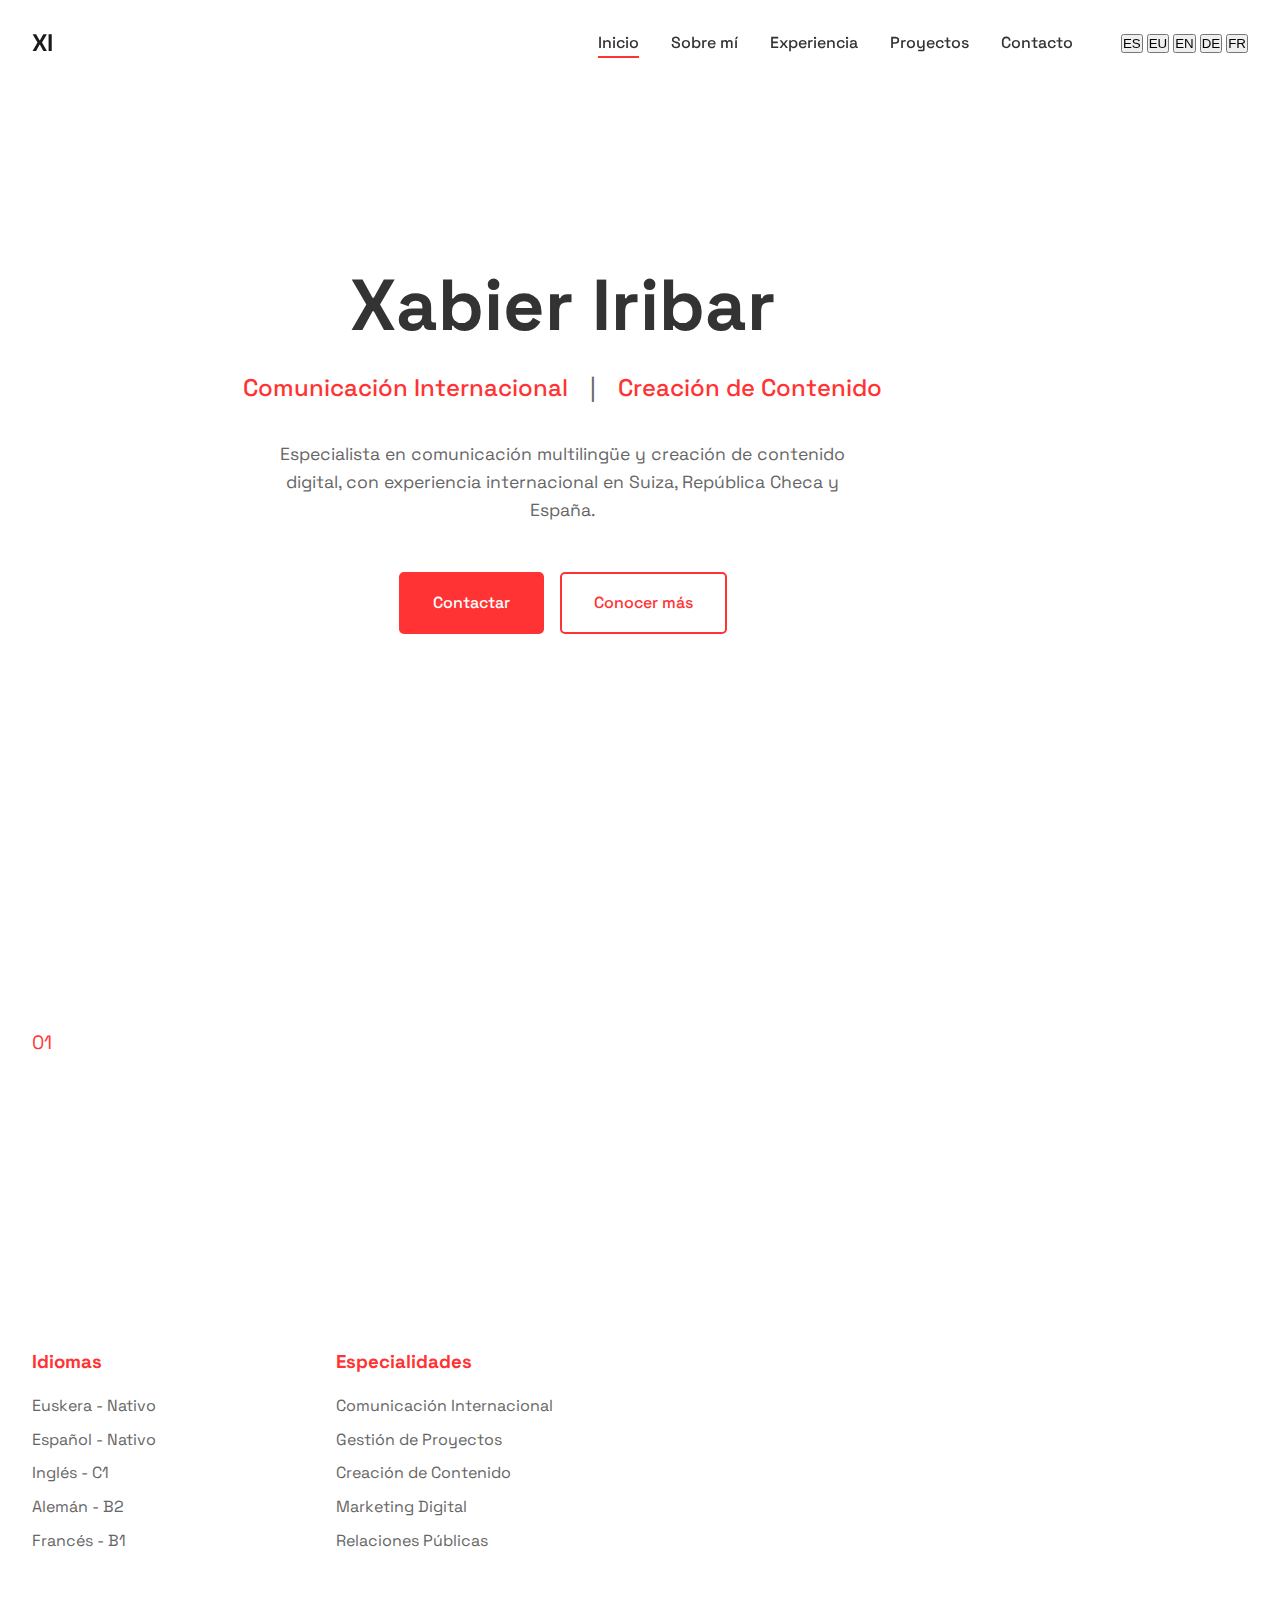
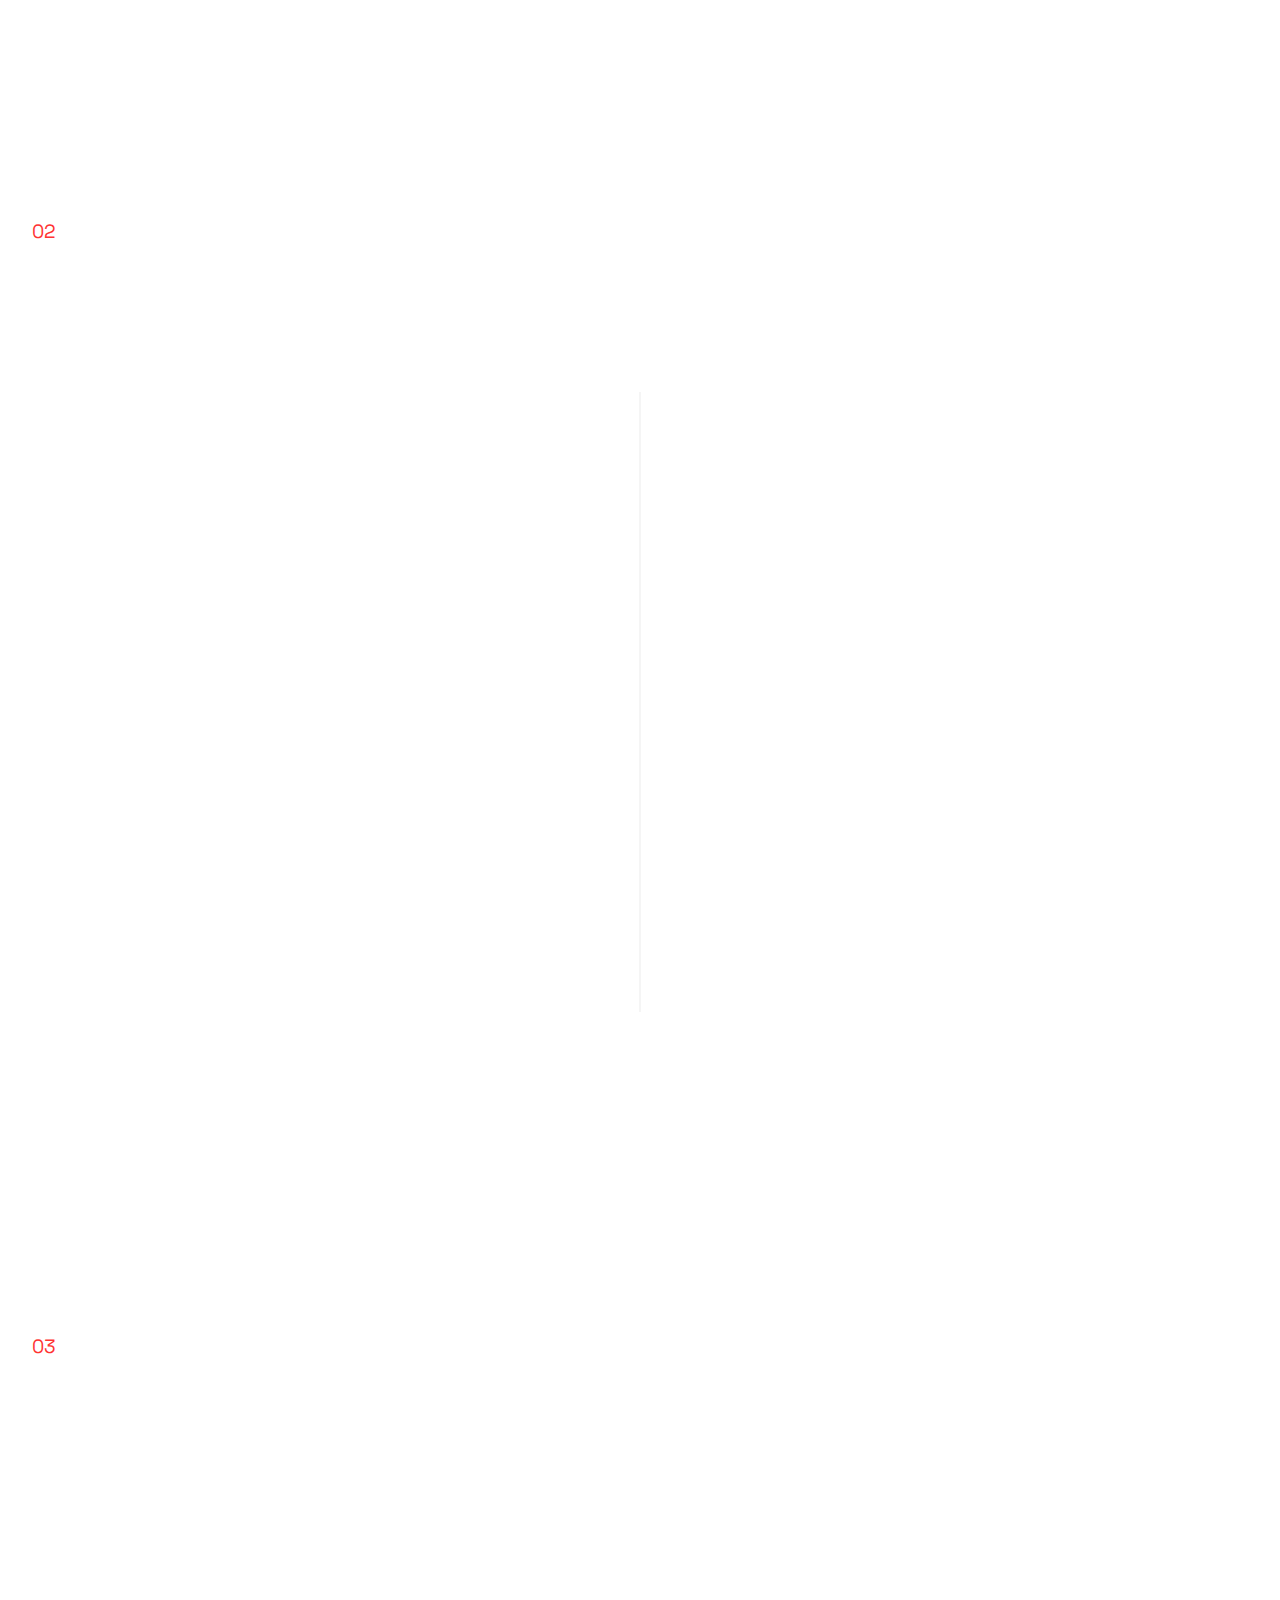
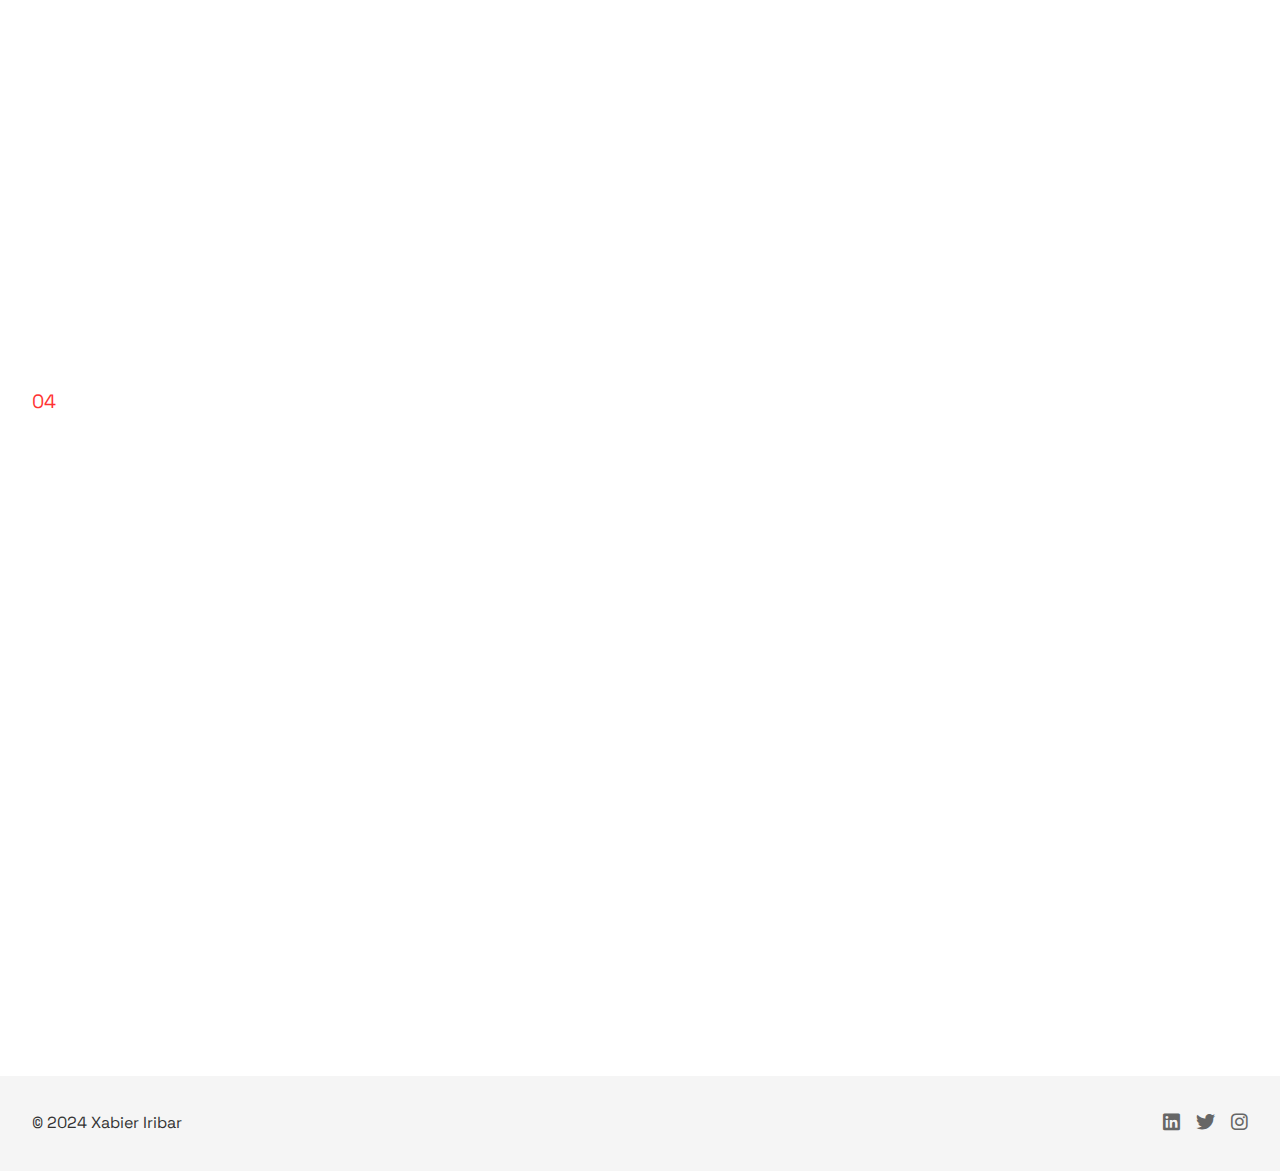
==== index.html @ 3a5dc8cc "Rediseño completo inspirado en el estilo moderno y minimalista" ====
<!DOCTYPE html>
<html lang="es">
<head>
    <meta charset="UTF-8">
    <meta name="viewport" content="width=device-width, initial-scale=1.0">
    <title>Xabier Iribar | Comunicación Internacional</title>
    <link rel="stylesheet" href="styles/main.css">
    <link href="https://fonts.googleapis.com/css2?family=Space+Grotesk:wght@300;400;500;600;700&display=swap" rel="stylesheet">
    <link rel="stylesheet" href="https://cdnjs.cloudflare.com/ajax/libs/font-awesome/6.0.0/css/all.min.css">
</head>
<body>
    <div class="cursor-dot"></div>
    <div class="cursor-dot-outline"></div>

    <header class="header">
        <nav class="nav-container">
            <div class="logo">
                <a href="#home">XI</a>
            </div>
            <div class="nav-toggle">
                <span></span>
                <span></span>
                <span></span>
            </div>
            <div class="nav-menu">
                <ul class="menu-items">
                    <li><a href="#home" class="active">Inicio</a></li>
                    <li><a href="#about">Sobre mí</a></li>
                    <li><a href="#experience">Experiencia</a></li>
                    <li><a href="#projects">Proyectos</a></li>
                    <li><a href="#contact">Contacto</a></li>
                </ul>
                <div class="language-selector">
                    <button data-lang="es" class="active">ES</button>
                    <button data-lang="eu">EU</button>
                    <button data-lang="en">EN</button>
                    <button data-lang="de">DE</button>
                    <button data-lang="fr">FR</button>
                </div>
            </div>
        </nav>
    </header>

    <main>
        <section id="home" class="hero">
            <div class="hero-content">
                <h1 class="reveal-text">Xabier Iribar</h1>
                <div class="hero-subtitle reveal-text">
                    <span class="highlight">Comunicación Internacional</span>
                    <span class="separator">|</span>
                    <span class="highlight">Creación de Contenido</span>
                </div>
                <p class="hero-description reveal-text">
                    Especialista en comunicación multilingüe y creación de contenido digital,
                    con experiencia internacional en Suiza, República Checa y España.
                </p>
                <div class="hero-cta">
                    <a href="#contact" class="cta-button">Contactar</a>
                    <a href="#about" class="cta-button outline">Conocer más</a>
                </div>
            </div>
            <div class="scroll-indicator">
                <span class="mouse">
                    <span class="wheel"></span>
                </span>
                <p>Scroll para explorar</p>
            </div>
        </section>

        <section id="about" class="about">
            <div class="section-header">
                <span class="section-number">01</span>
                <h2 class="reveal-text">Sobre mí</h2>
            </div>
            <div class="about-content">
                <div class="about-text">
                    <p class="reveal-text">
                        Soy un profesional de la comunicación internacional con base en el País Vasco.
                        Mi experiencia abarca desde la gestión de proyectos multilingües hasta la
                        creación de contenido digital para audiencias internacionales.
                    </p>
                    <div class="skills-grid">
                        <div class="skill-category">
                            <h3>Idiomas</h3>
                            <ul>
                                <li>Euskera - Nativo</li>
                                <li>Español - Nativo</li>
                                <li>Inglés - C1</li>
                                <li>Alemán - B2</li>
                                <li>Francés - B1</li>
                            </ul>
                        </div>
                        <div class="skill-category">
                            <h3>Especialidades</h3>
                            <ul>
                                <li>Comunicación Internacional</li>
                                <li>Gestión de Proyectos</li>
                                <li>Creación de Contenido</li>
                                <li>Marketing Digital</li>
                                <li>Relaciones Públicas</li>
                            </ul>
                        </div>
                    </div>
                </div>
            </div>
        </section>

        <section id="experience" class="experience">
            <div class="section-header">
                <span class="section-number">02</span>
                <h2 class="reveal-text">Experiencia</h2>
            </div>
            <div class="timeline">
                <div class="timeline-item reveal-text">
                    <div class="timeline-content">
                        <span class="date">2023</span>
                        <h3>Marché Cuendet</h3>
                        <p>Bremblens, Suiza</p>
                        <ul>
                            <li>Gestión de comunicación multilingüe</li>
                            <li>Desarrollo de contenido digital</li>
                            <li>Coordinación de proyectos internacionales</li>
                        </ul>
                    </div>
                </div>
                <div class="timeline-item reveal-text">
                    <div class="timeline-content">
                        <span class="date">2022</span>
                        <h3>Universidad Mendel de Brno</h3>
                        <p>Brno, República Checa</p>
                        <ul>
                            <li>Programa Erasmus+</li>
                            <li>Investigación en comunicación internacional</li>
                            <li>Desarrollo de proyectos multiculturales</li>
                        </ul>
                    </div>
                </div>
            </div>
        </section>

        <section id="projects" class="projects">
            <div class="section-header">
                <span class="section-number">03</span>
                <h2 class="reveal-text">Proyectos</h2>
            </div>
            <div class="projects-grid">
                <div class="project-card reveal-text">
                    <div class="project-content">
                        <h3>Comunicación Digital</h3>
                        <p>Estrategias de contenido multilingüe y gestión de redes sociales internacionales.</p>
                        <div class="project-tags">
                            <span>Marketing Digital</span>
                            <span>Contenido</span>
                            <span>Social Media</span>
                        </div>
                    </div>
                </div>
                <div class="project-card reveal-text">
                    <div class="project-content">
                        <h3>Gestión Cultural</h3>
                        <p>Coordinación de eventos culturales y proyectos de intercambio internacional.</p>
                        <div class="project-tags">
                            <span>Eventos</span>
                            <span>Cultura</span>
                            <span>Internacional</span>
                        </div>
                    </div>
                </div>
            </div>
        </section>

        <section id="contact" class="contact">
            <div class="section-header">
                <span class="section-number">04</span>
                <h2 class="reveal-text">Contacto</h2>
            </div>
            <div class="contact-content">
                <div class="contact-text reveal-text">
                    <p>¿Tienes un proyecto en mente? ¿Quieres colaborar?</p>
                    <p>Estoy siempre interesado en nuevos proyectos y oportunidades de colaboración.</p>
                </div>
                <form class="contact-form reveal-text">
                    <div class="form-group">
                        <input type="text" id="name" name="name" required>
                        <label for="name">Nombre</label>
                    </div>
                    <div class="form-group">
                        <input type="email" id="email" name="email" required>
                        <label for="email">Email</label>
                    </div>
                    <div class="form-group">
                        <textarea id="message" name="message" required></textarea>
                        <label for="message">Mensaje</label>
                    </div>
                    <button type="submit" class="submit-button">Enviar mensaje</button>
                </form>
            </div>
        </section>
    </main>

    <footer class="footer">
        <div class="footer-content">
            <div class="footer-left">
                <p>&copy; 2024 Xabier Iribar</p>
            </div>
            <div class="footer-right">
                <div class="social-links">
                    <a href="#" target="_blank"><i class="fab fa-linkedin"></i></a>
                    <a href="#" target="_blank"><i class="fab fa-twitter"></i></a>
                    <a href="#" target="_blank"><i class="fab fa-instagram"></i></a>
                </div>
            </div>
        </div>
    </footer>

    <script src="js/main.js"></script>
    <script src="js/animations-advanced.js"></script>
    <script src="js/translations.js"></script>
</body>
</html>
---- styles/main.css ----
/* Variables */
:root {
    --primary-color: #1a1a1a;
    --accent-color: #ff3333;
    --text-color: #333333;
    --light-gray: #f5f5f5;
    --medium-gray: #666666;
    --transition: all 0.3s ease;
}

/* Reset y estilos base */
* {
    margin: 0;
    padding: 0;
    box-sizing: border-box;
}

html {
    scroll-behavior: smooth;
}

body {
    font-family: 'Space Grotesk', sans-serif;
    line-height: 1.6;
    color: var(--text-color);
    background-color: white;
    overflow-x: hidden;
}

/* Cursor personalizado */
.cursor-dot,
.cursor-dot-outline {
    pointer-events: none;
    position: fixed;
    top: 50%;
    left: 50%;
    border-radius: 50%;
    opacity: 0;
    transform: translate(-50%, -50%);
    transition: opacity 0.3s ease-in-out;
    z-index: 9999;
}

.cursor-dot {
    width: 8px;
    height: 8px;
    background-color: var(--accent-color);
}

.cursor-dot-outline {
    width: 40px;
    height: 40px;
    background-color: rgba(255, 51, 51, 0.2);
}

/* Header y Navegación */
.header {
    position: fixed;
    top: 0;
    left: 0;
    width: 100%;
    z-index: 1000;
    background: rgba(255, 255, 255, 0.98);
    backdrop-filter: blur(10px);
}

.nav-container {
    max-width: 1400px;
    margin: 0 auto;
    padding: 1.5rem 2rem;
    display: flex;
    justify-content: space-between;
    align-items: center;
}

.logo a {
    font-size: 1.5rem;
    font-weight: 700;
    color: var(--primary-color);
    text-decoration: none;
    transition: var(--transition);
}

.logo a:hover {
    color: var(--accent-color);
}

.nav-menu {
    display: flex;
    align-items: center;
    gap: 3rem;
}

.menu-items {
    display: flex;
    gap: 2rem;
    list-style: none;
}

.menu-items a {
    text-decoration: none;
    color: var(--text-color);
    font-weight: 500;
    position: relative;
    transition: var(--transition);
}

.menu-items a::after {
    content: '';
    position: absolute;
    bottom: -5px;
    left: 0;
    width: 100%;
    height: 2px;
    background-color: var(--accent-color);
    transform: scaleX(0);
    transform-origin: right;
    transition: transform 0.3s ease;
}

.menu-items a:hover::after,
.menu-items a.active::after {
    transform: scaleX(1);
    transform-origin: left;
}

/* Hero Section */
.hero {
    height: 100vh;
    display: flex;
    align-items: center;
    justify-content: center;
    padding: 0 2rem;
    position: relative;
}

.hero-content {
    max-width: 1000px;
    text-align: center;
}

.hero h1 {
    font-size: 4.5rem;
    font-weight: 700;
    margin-bottom: 1.5rem;
    line-height: 1.1;
}

.hero-subtitle {
    font-size: 1.5rem;
    margin-bottom: 2rem;
    color: var(--medium-gray);
}

.hero-subtitle .highlight {
    color: var(--accent-color);
    font-weight: 500;
}

.hero-subtitle .separator {
    margin: 0 1rem;
    color: var(--medium-gray);
}

.hero-description {
    max-width: 600px;
    margin: 0 auto 3rem;
    font-size: 1.1rem;
    color: var(--medium-gray);
}

.hero-cta {
    display: flex;
    gap: 1rem;
    justify-content: center;
}

.cta-button {
    padding: 1rem 2rem;
    border: 2px solid var(--accent-color);
    border-radius: 5px;
    font-weight: 500;
    text-decoration: none;
    transition: var(--transition);
}

.cta-button:not(.outline) {
    background-color: var(--accent-color);
    color: white;
}

.cta-button.outline {
    color: var(--accent-color);
}

.cta-button:hover {
    transform: translateY(-3px);
    box-shadow: 0 5px 15px rgba(255, 51, 51, 0.2);
}

/* Secciones generales */
section {
    padding: 8rem 2rem;
}

.section-header {
    max-width: 1400px;
    margin: 0 auto 4rem;
    position: relative;
}

.section-number {
    font-size: 1.2rem;
    color: var(--accent-color);
    margin-bottom: 1rem;
    display: block;
}

.section-header h2 {
    font-size: 2.5rem;
    font-weight: 700;
}

/* About Section */
.about-content {
    max-width: 1400px;
    margin: 0 auto;
    display: grid;
    grid-template-columns: 1fr 1fr;
    gap: 4rem;
}

.about-text p {
    font-size: 1.1rem;
    margin-bottom: 2rem;
}

.skills-grid {
    display: grid;
    grid-template-columns: repeat(2, 1fr);
    gap: 2rem;
}

.skill-category h3 {
    margin-bottom: 1rem;
    color: var(--accent-color);
}

.skill-category ul {
    list-style: none;
}

.skill-category li {
    margin-bottom: 0.5rem;
    color: var(--medium-gray);
}

/* Experience Section */
.timeline {
    max-width: 1000px;
    margin: 0 auto;
    position: relative;
}

.timeline::before {
    content: '';
    position: absolute;
    left: 50%;
    transform: translateX(-50%);
    width: 2px;
    height: 100%;
    background-color: var(--light-gray);
}

.timeline-item {
    margin-bottom: 4rem;
    position: relative;
}

.timeline-content {
    background: white;
    padding: 2rem;
    border-radius: 10px;
    box-shadow: 0 5px 15px rgba(0,0,0,0.1);
    position: relative;
    width: calc(50% - 3rem);
    margin-left: auto;
}

.timeline-item:nth-child(odd) .timeline-content {
    margin-left: 0;
    margin-right: auto;
}

.timeline-content::before {
    content: '';
    position: absolute;
    width: 20px;
    height: 20px;
    background: var(--accent-color);
    border-radius: 50%;
    top: 50%;
    transform: translateY(-50%);
}

.timeline-item:nth-child(odd) .timeline-content::before {
    right: -3.5rem;
}

.timeline-item:nth-child(even) .timeline-content::before {
    left: -3.5rem;
}

.timeline-content .date {
    color: var(--accent-color);
    font-weight: 500;
    margin-bottom: 0.5rem;
    display: block;
}

.timeline-content h3 {
    margin-bottom: 0.5rem;
}

.timeline-content p {
    color: var(--medium-gray);
    margin-bottom: 1rem;
}

.timeline-content ul {
    list-style: none;
}

.timeline-content li {
    margin-bottom: 0.5rem;
    color: var(--medium-gray);
}

/* Projects Section */
.projects-grid {
    max-width: 1400px;
    margin: 0 auto;
    display: grid;
    grid-template-columns: repeat(auto-fit, minmax(300px, 1fr));
    gap: 2rem;
}

.project-card {
    background: white;
    border-radius: 10px;
    overflow: hidden;
    box-shadow: 0 5px 15px rgba(0,0,0,0.1);
    transition: var(--transition);
}

.project-card:hover {
    transform: translateY(-5px);
    box-shadow: 0 8px 25px rgba(0,0,0,0.15);
}

.project-content {
    padding: 2rem;
}

.project-content h3 {
    margin-bottom: 1rem;
}

.project-content p {
    color: var(--medium-gray);
    margin-bottom: 1.5rem;
}

.project-tags {
    display: flex;
    flex-wrap: wrap;
    gap: 0.5rem;
}

.project-tags span {
    background: var(--light-gray);
    padding: 0.5rem 1rem;
    border-radius: 20px;
    font-size: 0.9rem;
    color: var(--medium-gray);
}

/* Contact Section */
.contact-content {
    max-width: 1000px;
    margin: 0 auto;
    display: grid;
    grid-template-columns: 1fr 1fr;
    gap: 4rem;
    align-items: center;
}

.contact-text p {
    font-size: 1.1rem;
    margin-bottom: 1rem;
}

.contact-form {
    display: flex;
    flex-direction: column;
    gap: 1.5rem;
}

.form-group {
    position: relative;
}

.form-group input,
.form-group textarea {
    width: 100%;
    padding: 1rem;
    border: 1px solid var(--light-gray);
    border-radius: 5px;
    font-family: inherit;
    font-size: 1rem;
    transition: var(--transition);
}

.form-group textarea {
    min-height: 150px;
    resize: vertical;
}

.form-group label {
    position: absolute;
    left: 1rem;
    top: 1rem;
    color: var(--medium-gray);
    transition: var(--transition);
    pointer-events: none;
}

.form-group input:focus,
.form-group textarea:focus {
    border-color: var(--accent-color);
    outline: none;
}

.form-group input:focus + label,
.form-group textarea:focus + label,
.form-group input:not(:placeholder-shown) + label,
.form-group textarea:not(:placeholder-shown) + label {
    transform: translateY(-1.5rem);
    font-size: 0.9rem;
    color: var(--accent-color);
}

.submit-button {
    padding: 1rem 2rem;
    background: var(--accent-color);
    color: white;
    border: none;
    border-radius: 5px;
    font-weight: 500;
    cursor: pointer;
    transition: var(--transition);
}

.submit-button:hover {
    background: #cc0000;
}

/* Footer */
.footer {
    padding: 2rem;
    background: var(--light-gray);
}

.footer-content {
    max-width: 1400px;
    margin: 0 auto;
    display: flex;
    justify-content: space-between;
    align-items: center;
}

.social-links {
    display: flex;
    gap: 1rem;
}

.social-links a {
    color: var(--medium-gray);
    font-size: 1.2rem;
    transition: var(--transition);
}

.social-links a:hover {
    color: var(--accent-color);
}

/* Responsive Design */
@media (max-width: 1024px) {
    .hero h1 {
        font-size: 3.5rem;
    }

    .about-content,
    .contact-content {
        grid-template-columns: 1fr;
        gap: 2rem;
    }

    .timeline-content {
        width: calc(100% - 3rem);
        margin: 0 auto;
    }

    .timeline::before,
    .timeline-content::before {
        display: none;
    }
}

@media (max-width: 768px) {
    .nav-menu {
        position: fixed;
        top: 0;
        right: -100%;
        width: 100%;
        height: 100vh;
        background: white;
        flex-direction: column;
        justify-content: center;
        transition: var(--transition);
    }

    .nav-menu.active {
        right: 0;
    }

    .menu-items {
        flex-direction: column;
        text-align: center;
    }

    .nav-toggle {
        display: block;
    }

    .hero h1 {
        font-size: 2.5rem;
    }

    .hero-subtitle {
        font-size: 1.2rem;
    }

    section {
        padding: 4rem 1rem;
    }
}

/* Animaciones */
.reveal-text {
    opacity: 0;
    transform: translateY(30px);
    transition: all 0.8s ease;
}

.reveal-text.visible {
    opacity: 1;
    transform: translateY(0);
}

.scroll-animate {
    opacity: 0;
    transform: translateY(30px);
    transition: all 0.8s ease;
}

.scroll-animate.visible {
    opacity: 1;
    transform: translateY(0);
}
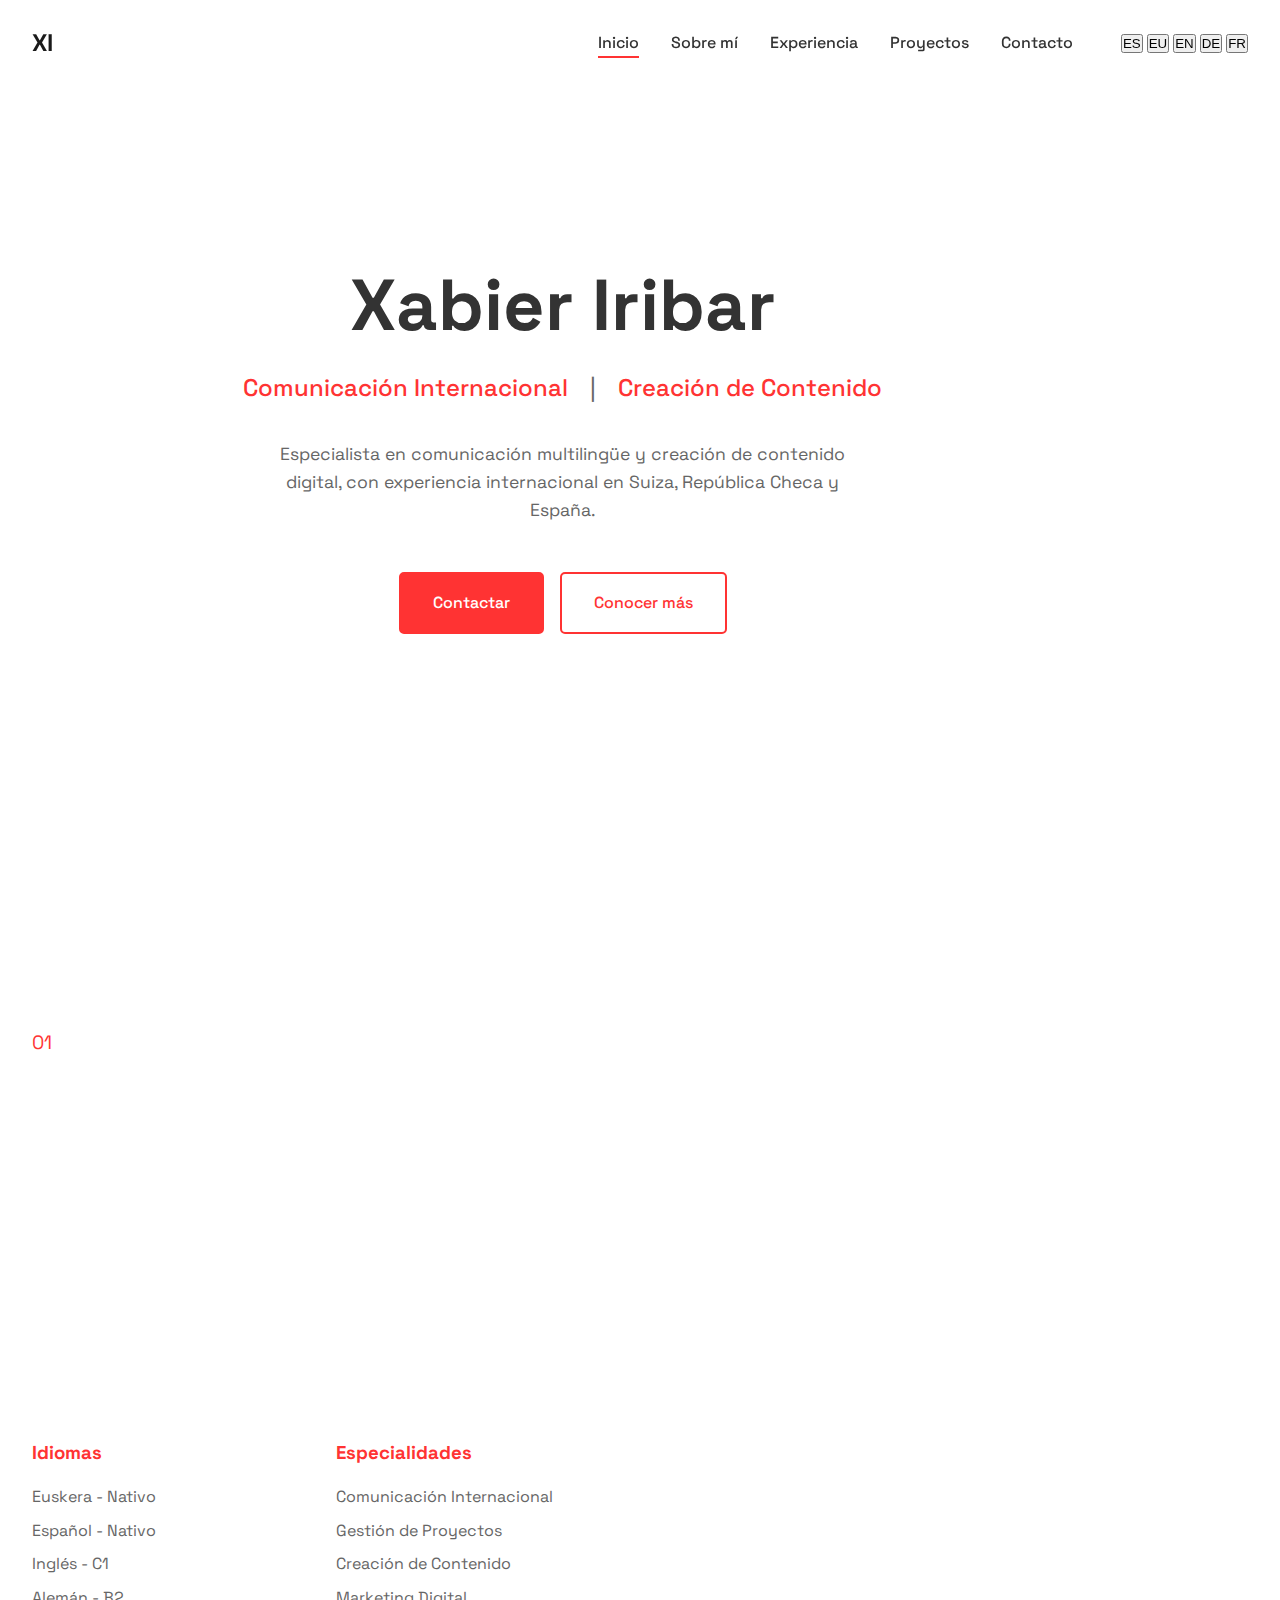
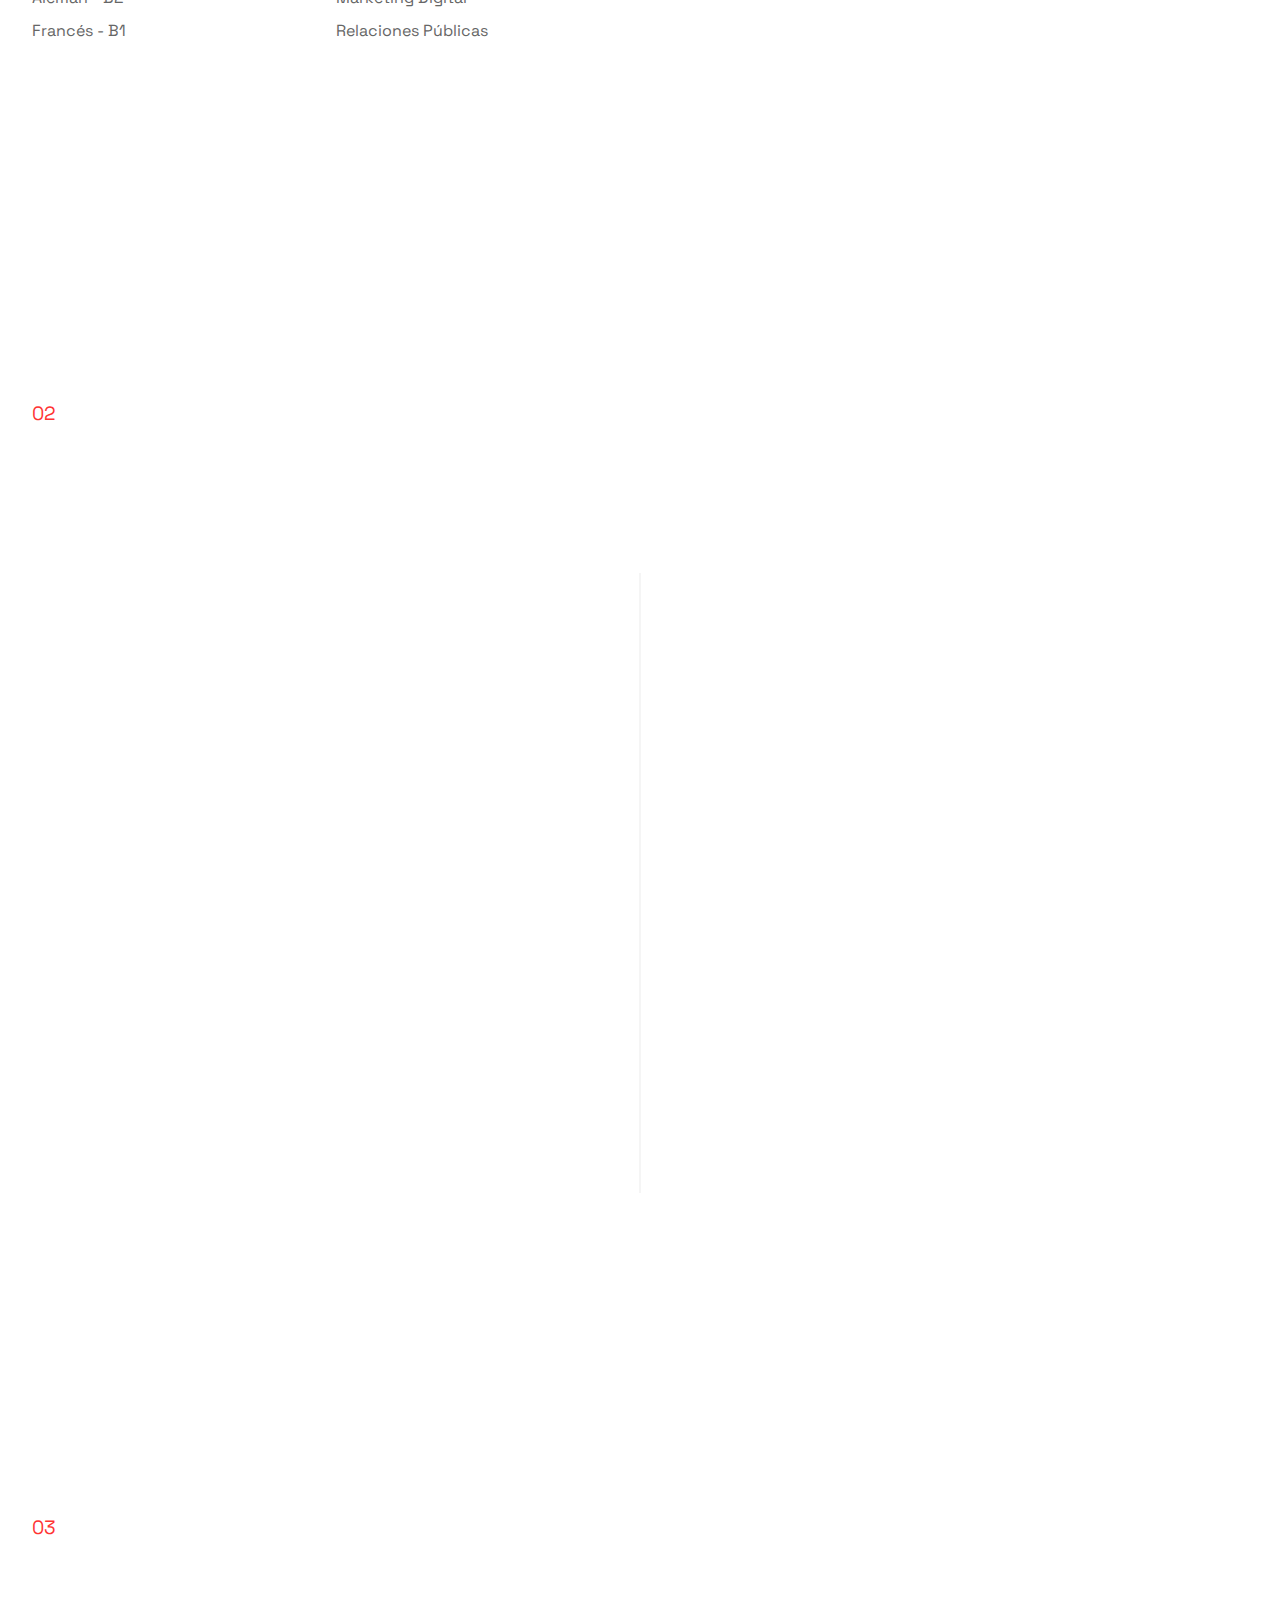
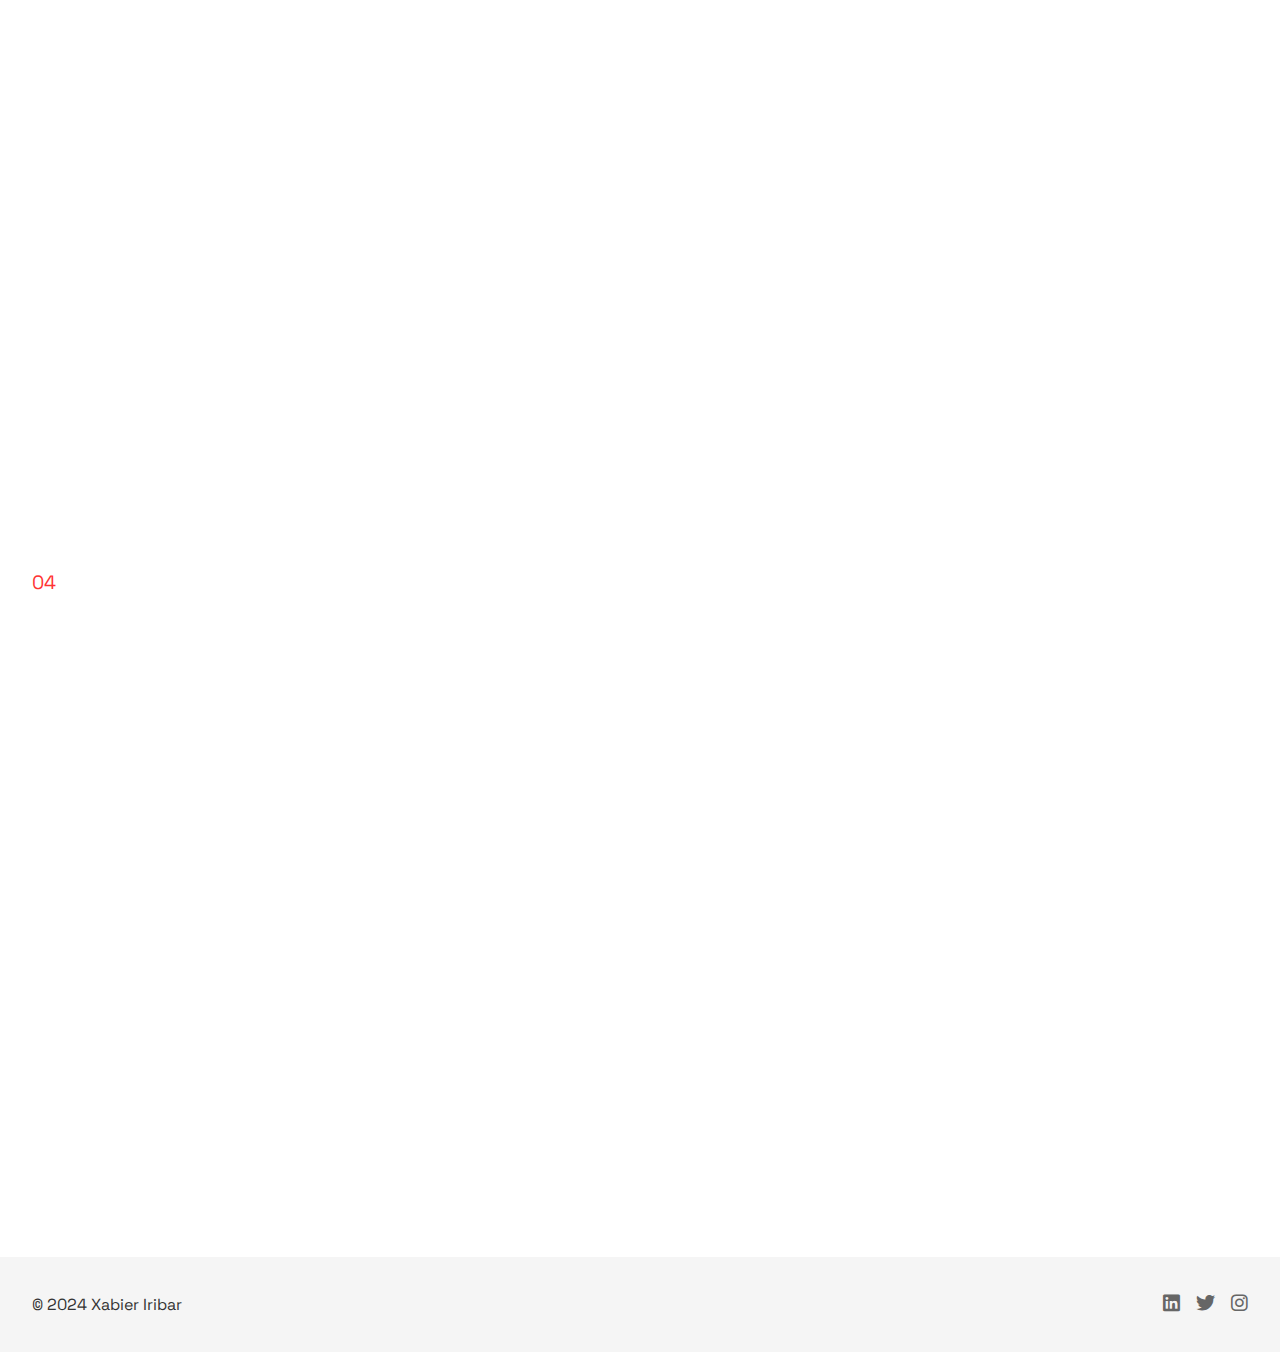
==== commit 815fd0d5: "Actualizado nombre de imagen a EMIGRANTE.jpg" ====
--- a/index.html
+++ b/index.html
@@ -102,6 +102,13 @@
                         </div>
                     </div>
                 </div>
+                <div class="about-image reveal-text">
+                    <img src="images/EMIGRANTE.jpg" alt="Xabier Iribar en Suiza" class="profile-image">
+                    <div class="image-caption">
+                        <p>Experiencia internacional en Suiza</p>
+                        <span class="location">Marché Cuendet, Bremblens</span>
+                    </div>
+                </div>
             </div>
         </section>
 
--- a/styles/main.css
+++ b/styles/main.css
@@ -228,6 +228,7 @@
     display: grid;
     grid-template-columns: 1fr 1fr;
     gap: 4rem;
+    align-items: center;
 }
 
 .about-text p {
@@ -554,6 +555,15 @@
     section {
         padding: 4rem 1rem;
     }
+
+    .about-content {
+        grid-template-columns: 1fr;
+    }
+
+    .about-image {
+        margin-top: 2rem;
+        order: -1;
+    }
 }
 
 /* Animaciones */
@@ -577,4 +587,46 @@
 .scroll-animate.visible {
     opacity: 1;
     transform: translateY(0);
+}
+
+/* About Image Styles */
+.about-image {
+    position: relative;
+    max-width: 400px;
+    margin: 0 auto;
+}
+
+.profile-image {
+    width: 100%;
+    height: auto;
+    border-radius: 15px;
+    box-shadow: 0 10px 30px rgba(0,0,0,0.1);
+    transition: transform 0.3s ease;
+}
+
+.profile-image:hover {
+    transform: translateY(-5px);
+}
+
+.image-caption {
+    position: absolute;
+    bottom: 20px;
+    left: 20px;
+    right: 20px;
+    background: rgba(255, 255, 255, 0.9);
+    padding: 15px;
+    border-radius: 10px;
+    box-shadow: 0 5px 15px rgba(0,0,0,0.1);
+    backdrop-filter: blur(5px);
+}
+
+.image-caption p {
+    margin: 0;
+    font-weight: 500;
+    color: var(--primary-color);
+}
+
+.image-caption .location {
+    font-size: 0.9rem;
+    color: var(--accent-color);
 } 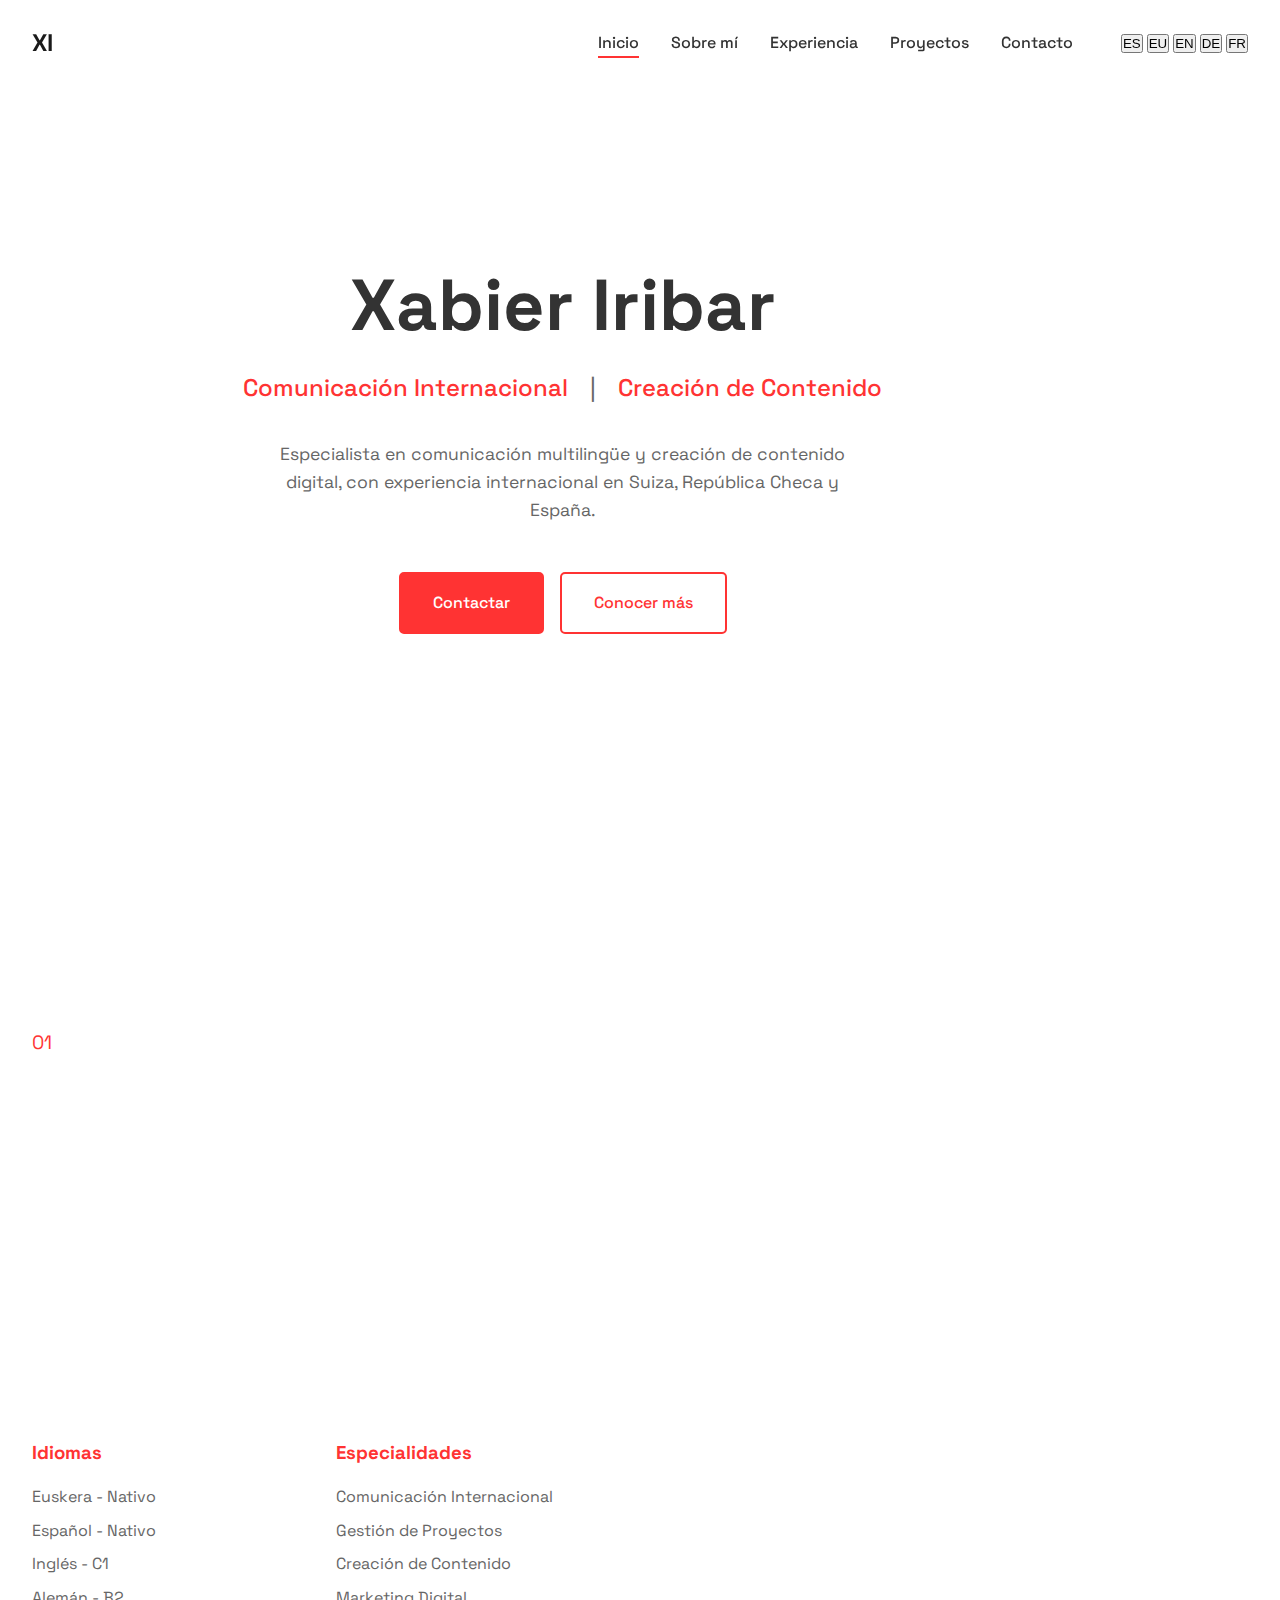
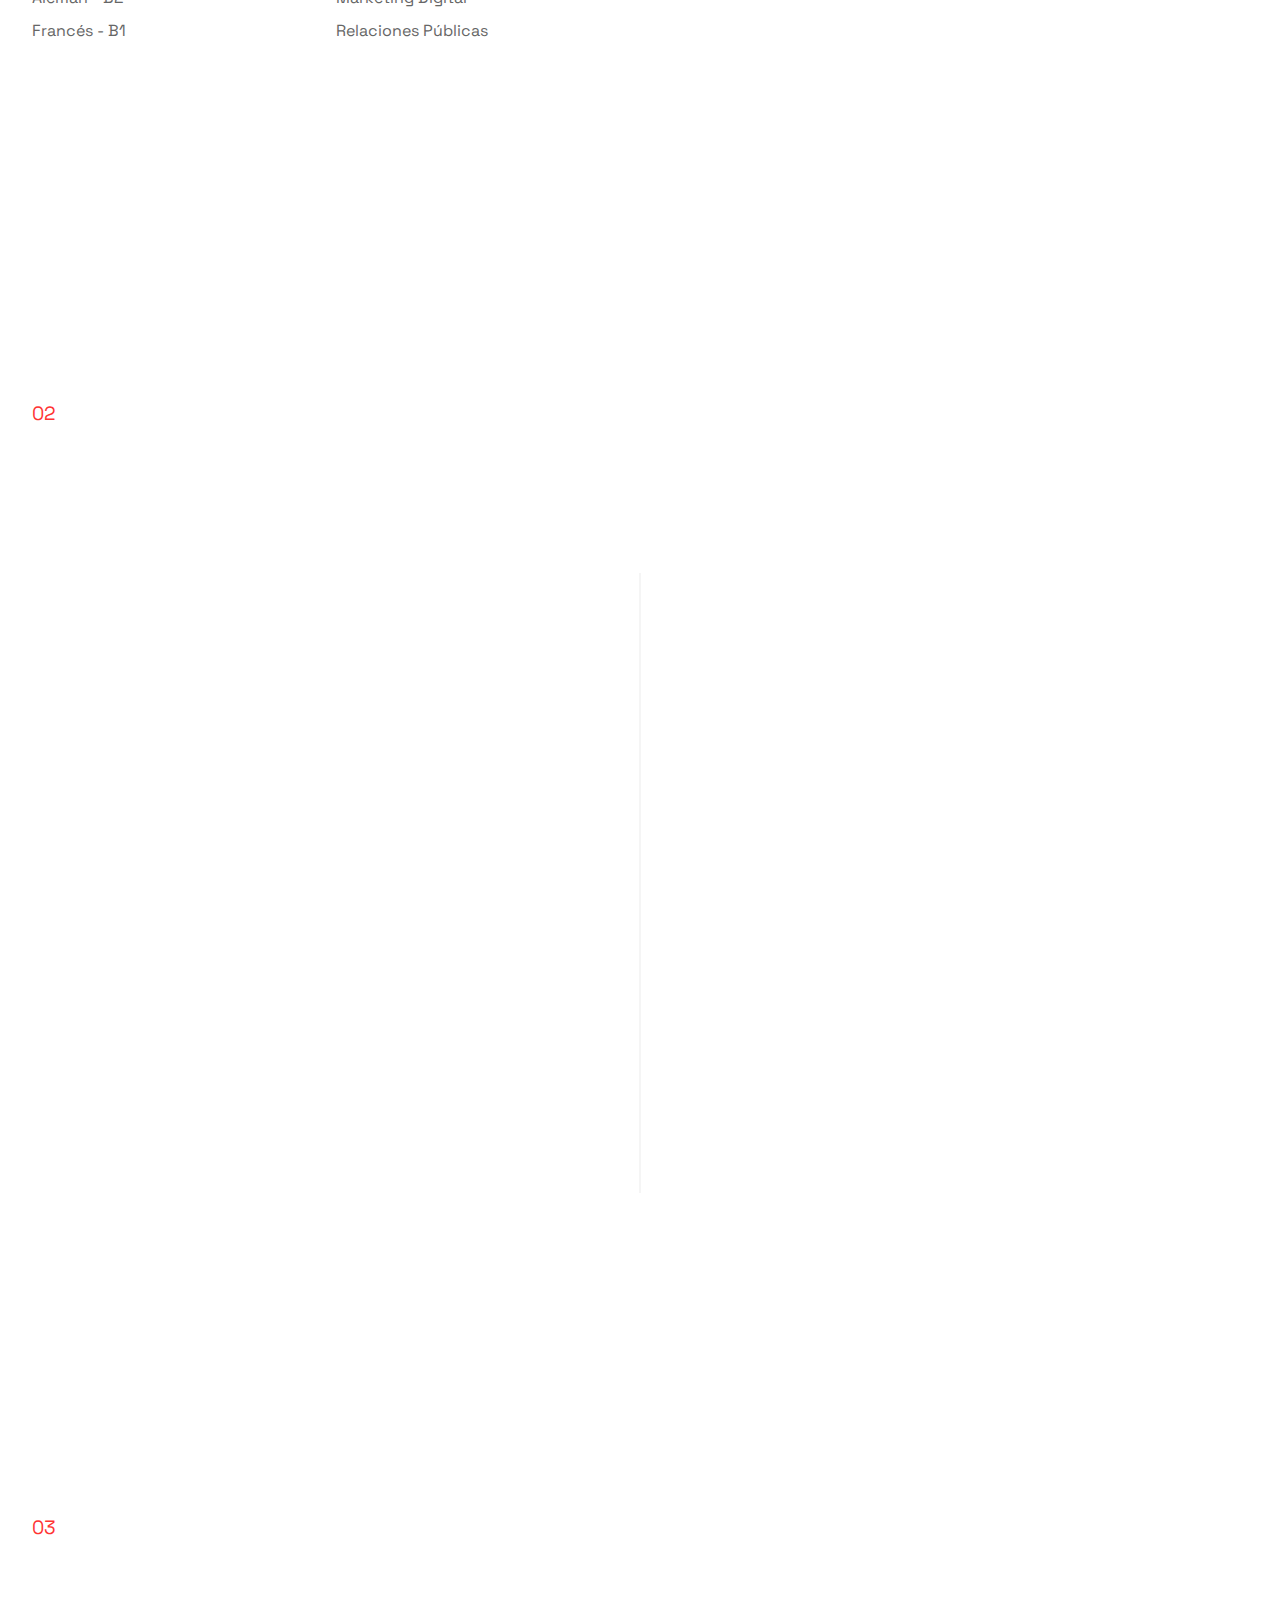
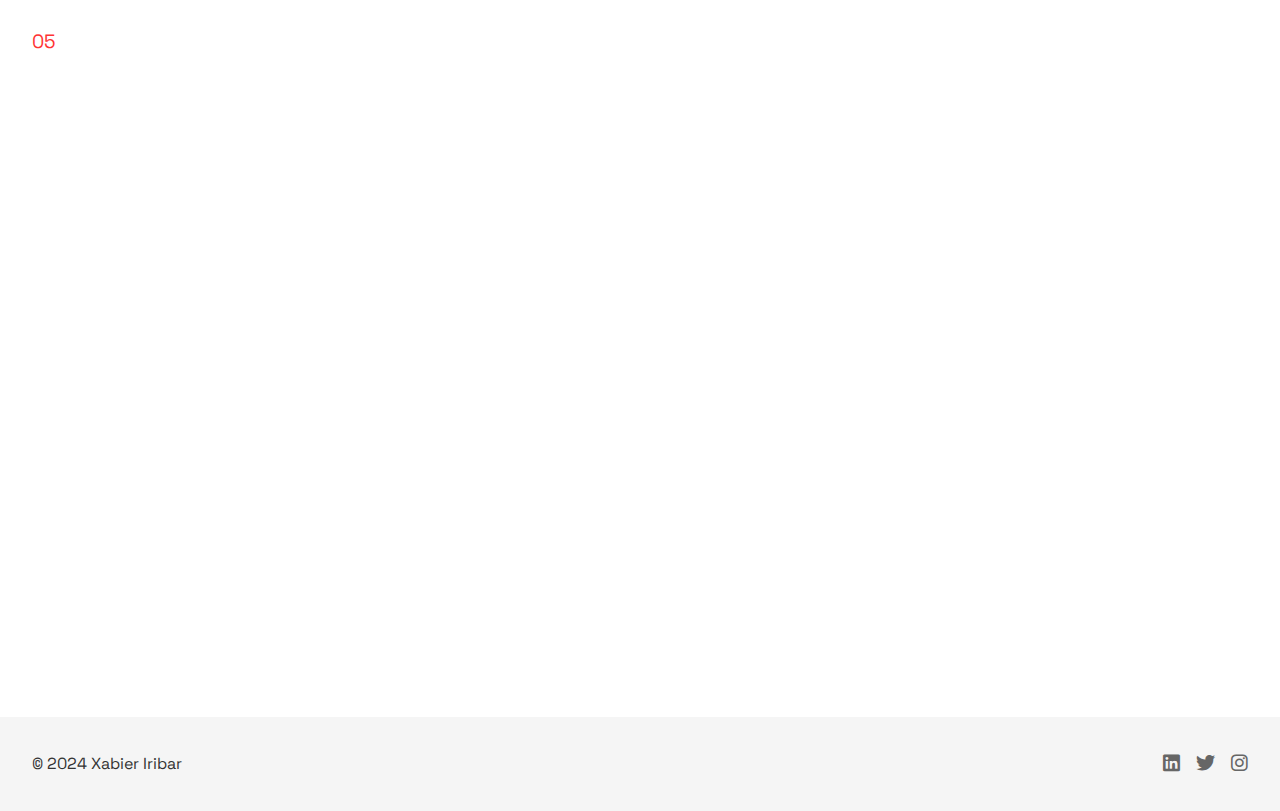
==== commit f598f9af: "Añadida sección de progreso en idiomas con video de francés" ====
--- a/index.html
+++ b/index.html
@@ -176,9 +176,37 @@
             </div>
         </section>
 
+        <section id="language-progress" class="language-progress">
+            <div class="section-header">
+                <span class="section-number">04</span>
+                <h2 class="reveal-text">Progreso en Idiomas</h2>
+                <p class="section-description reveal-text">Mi viaje en el aprendizaje de idiomas: de principiante a comunicador internacional</p>
+            </div>
+            <div class="language-progress-content">
+                <div class="progress-story reveal-text">
+                    <h3>Mi inicio con el francés</h3>
+                    <p>En julio de 2023, comencé mi viaje con el francés desde un nivel muy básico. 
+                       Este video muestra mi punto de partida, demostrando que con dedicación y práctica constante, 
+                       se puede mejorar significativamente en un idioma.</p>
+                    <div class="video-container">
+                        <video controls class="progress-video">
+                            <source src="images/video_frances_julio2023.mp4" type="video/mp4">
+                            Tu navegador no soporta el elemento de video.
+                        </video>
+                    </div>
+                    <div class="progress-note">
+                        <p><strong>Nivel en Julio 2023:</strong> Principiante</p>
+                        <p><strong>Nivel Actual:</strong> B1 - Intermedio</p>
+                        <p class="motivation-text">Este video sirve como recordatorio de que todos empezamos desde cero, 
+                        y con persistencia y dedicación, podemos alcanzar nuestras metas lingüísticas.</p>
+                    </div>
+                </div>
+            </div>
+        </section>
+
         <section id="contact" class="contact">
             <div class="section-header">
-                <span class="section-number">04</span>
+                <span class="section-number">05</span>
                 <h2 class="reveal-text">Contacto</h2>
             </div>
             <div class="contact-content">
--- a/styles/main.css
+++ b/styles/main.css
@@ -629,4 +629,81 @@
 .image-caption .location {
     font-size: 0.9rem;
     color: var(--accent-color);
+}
+
+/* Language Progress Section */
+.language-progress {
+    background-color: var(--light-gray);
+    padding: 8rem 2rem;
+}
+
+.language-progress-content {
+    max-width: 800px;
+    margin: 0 auto;
+}
+
+.progress-story {
+    background: white;
+    padding: 2rem;
+    border-radius: 15px;
+    box-shadow: 0 10px 30px rgba(0,0,0,0.1);
+}
+
+.progress-story h3 {
+    color: var(--accent-color);
+    margin-bottom: 1rem;
+    font-size: 1.5rem;
+}
+
+.progress-story p {
+    margin-bottom: 1.5rem;
+    line-height: 1.7;
+}
+
+.video-container {
+    position: relative;
+    width: 100%;
+    margin: 2rem 0;
+    border-radius: 10px;
+    overflow: hidden;
+    box-shadow: 0 5px 15px rgba(0,0,0,0.1);
+}
+
+.progress-video {
+    width: 100%;
+    display: block;
+    border-radius: 10px;
+}
+
+.progress-note {
+    background: var(--light-gray);
+    padding: 1.5rem;
+    border-radius: 10px;
+    margin-top: 2rem;
+}
+
+.progress-note p {
+    margin-bottom: 0.5rem;
+}
+
+.progress-note strong {
+    color: var(--accent-color);
+}
+
+.motivation-text {
+    font-style: italic;
+    color: var(--medium-gray);
+    border-left: 3px solid var(--accent-color);
+    padding-left: 1rem;
+    margin-top: 1rem;
+}
+
+@media (max-width: 768px) {
+    .language-progress {
+        padding: 4rem 1rem;
+    }
+
+    .progress-story {
+        padding: 1.5rem;
+    }
 } 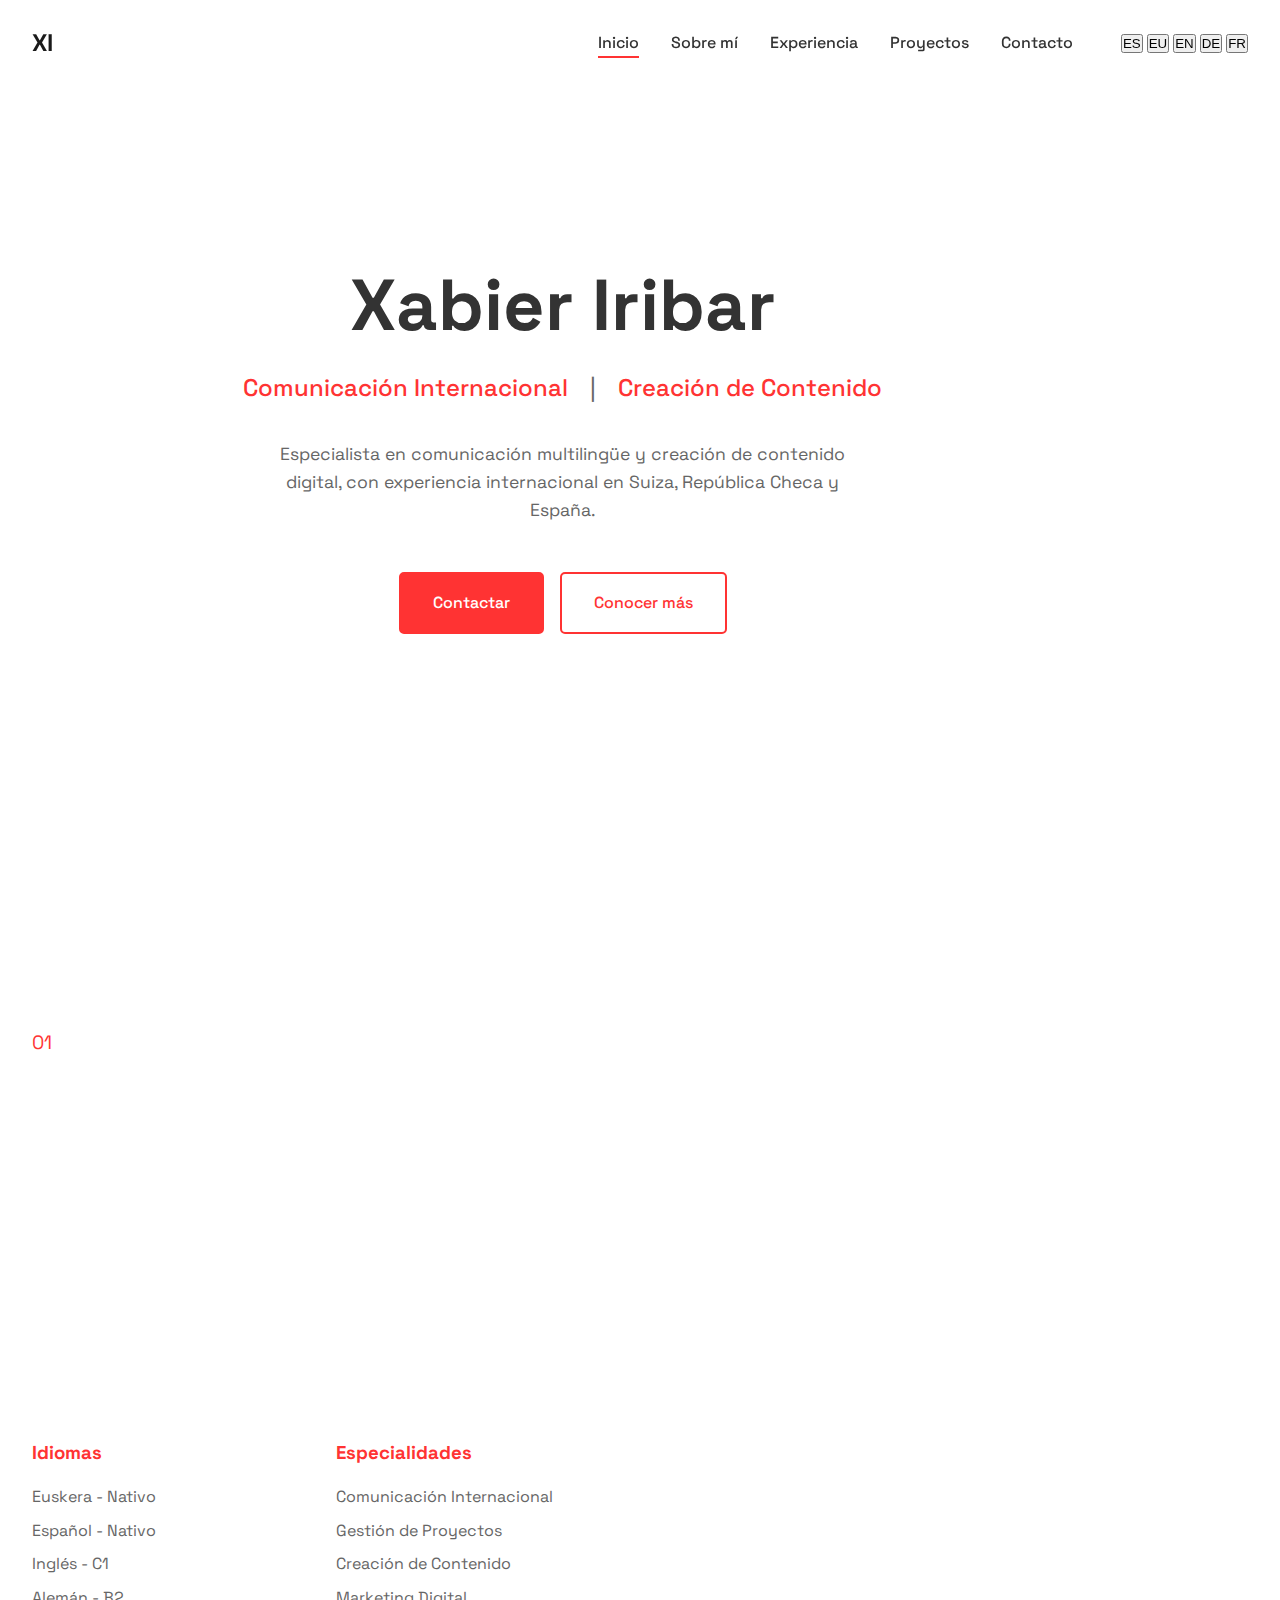
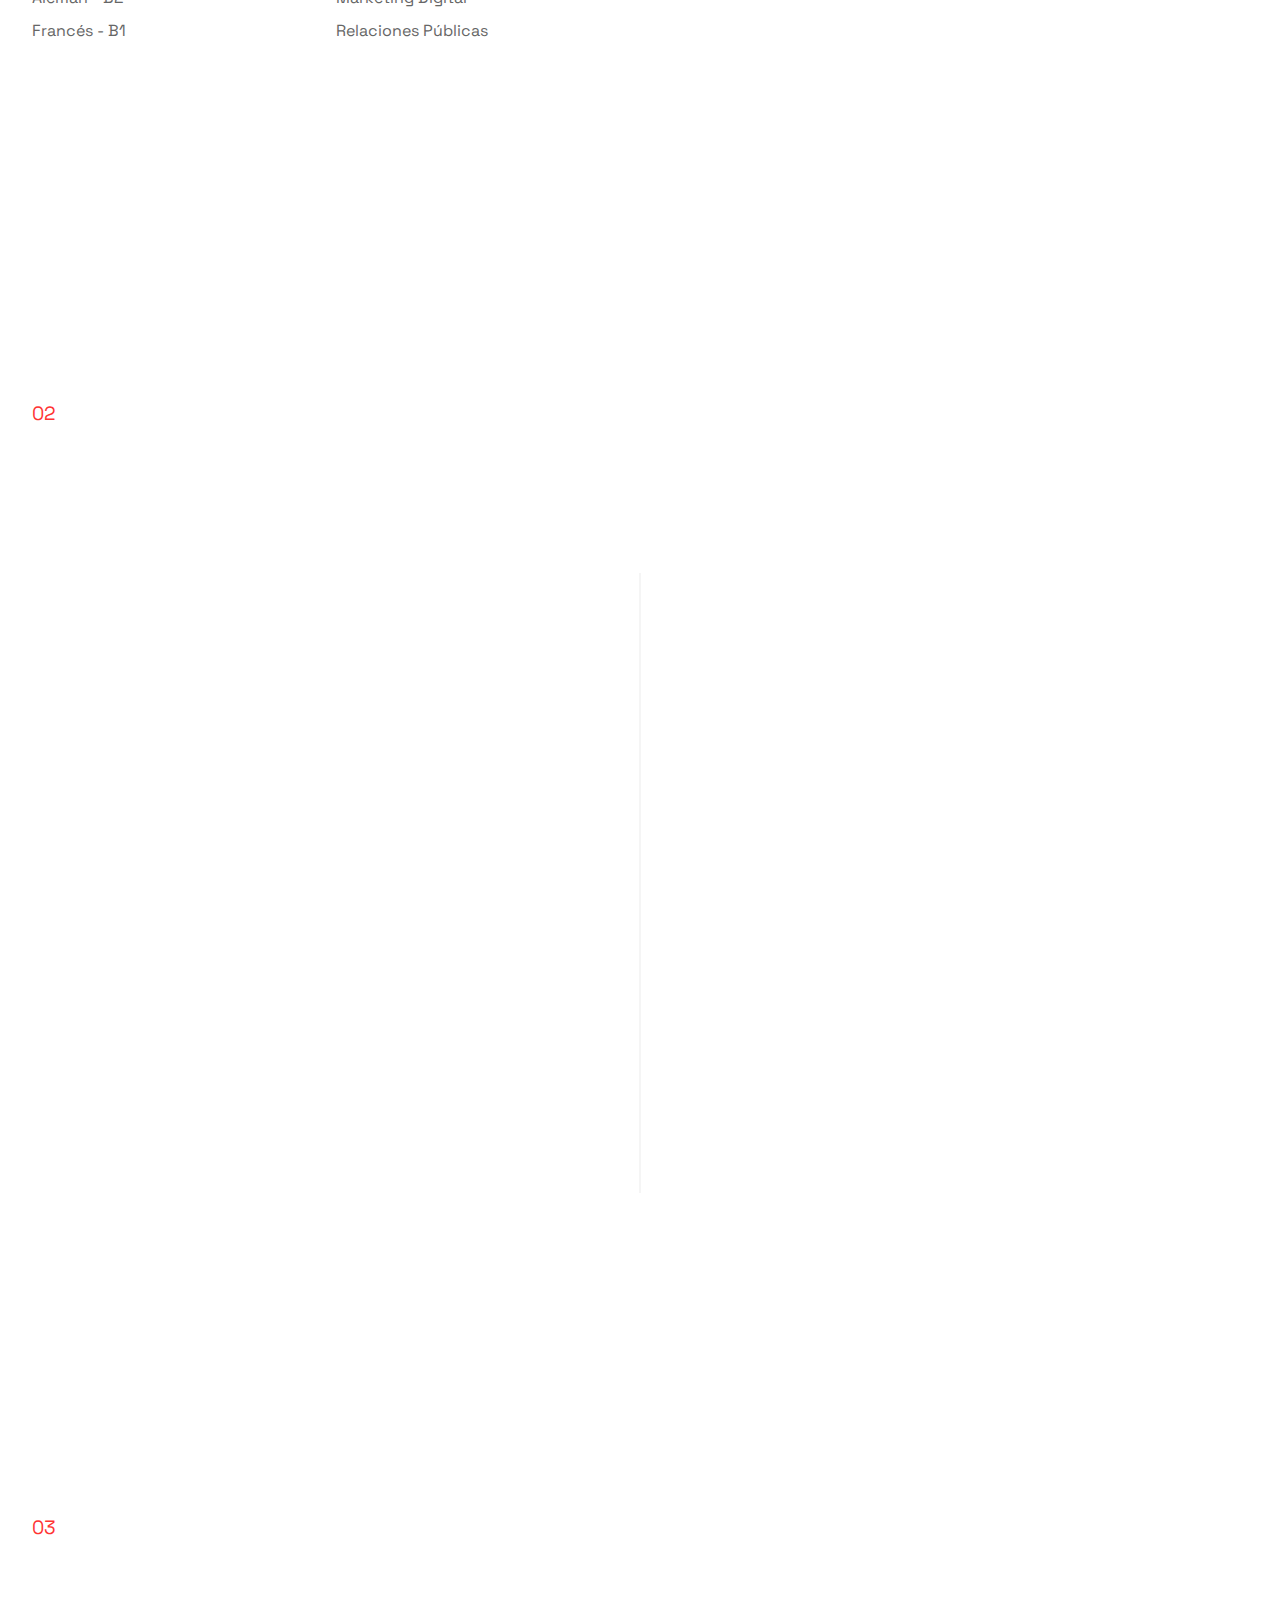
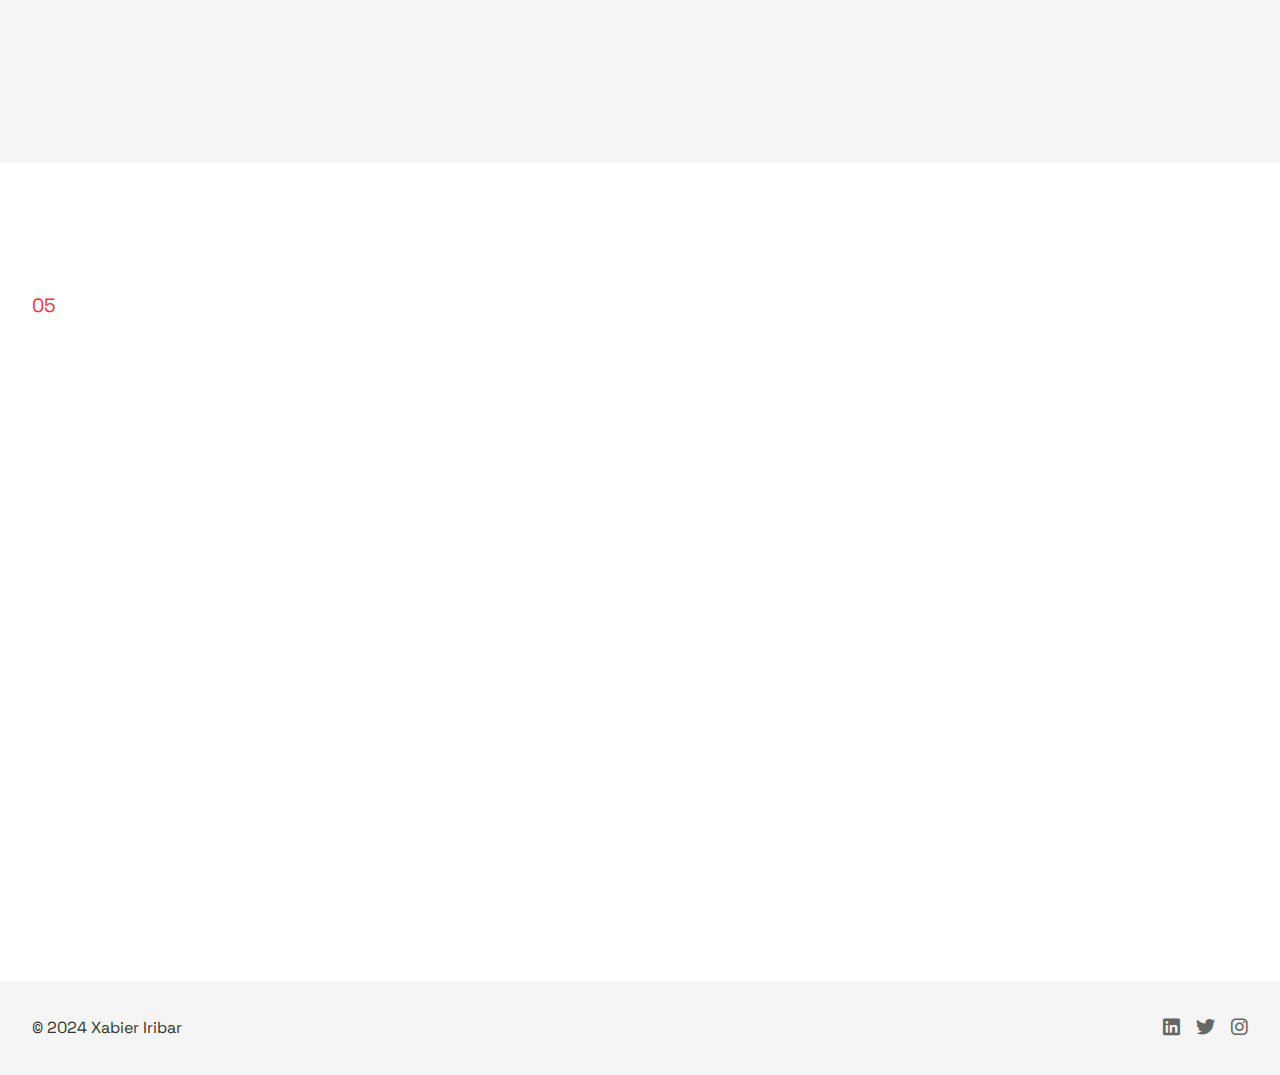
==== commit f3ab72c1: "Corregida reproducción de video y mejorados estilos" ====
--- a/index.html
+++ b/index.html
@@ -189,9 +189,13 @@
                        Este video muestra mi punto de partida, demostrando que con dedicación y práctica constante, 
                        se puede mejorar significativamente en un idioma.</p>
                     <div class="video-container">
-                        <video controls class="progress-video">
-                            <source src="images/video_frances_julio2023.mp4" type="video/mp4">
-                            Tu navegador no soporta el elemento de video.
+                        <video controls class="progress-video" preload="metadata">
+                            <source src="images/Video_hablando_frances_julio_2023.mp4" type="video/mp4">
+                            <source src="images/Video_hablando_frances_julio_2023.webm" type="video/webm">
+                            <p class="video-fallback">
+                                Tu navegador no soporta la reproducción de video.
+                                <a href="images/Video_hablando_frances_julio_2023.mp4" download>Descarga el video</a>
+                            </p>
                         </video>
                     </div>
                     <div class="progress-note">
--- a/styles/main.css
+++ b/styles/main.css
@@ -667,12 +667,41 @@
     border-radius: 10px;
     overflow: hidden;
     box-shadow: 0 5px 15px rgba(0,0,0,0.1);
+    background-color: #f0f0f0;
+    aspect-ratio: 16 / 9;
 }
 
 .progress-video {
     width: 100%;
+    height: 100%;
     display: block;
     border-radius: 10px;
+    object-fit: cover;
+}
+
+.video-fallback {
+    position: absolute;
+    top: 50%;
+    left: 50%;
+    transform: translate(-50%, -50%);
+    text-align: center;
+    width: 100%;
+    padding: 1rem;
+}
+
+.video-fallback a {
+    display: inline-block;
+    margin-top: 1rem;
+    padding: 0.5rem 1rem;
+    background-color: var(--accent-color);
+    color: white;
+    text-decoration: none;
+    border-radius: 5px;
+    transition: background-color 0.3s ease;
+}
+
+.video-fallback a:hover {
+    background-color: #cc0000;
 }
 
 .progress-note {
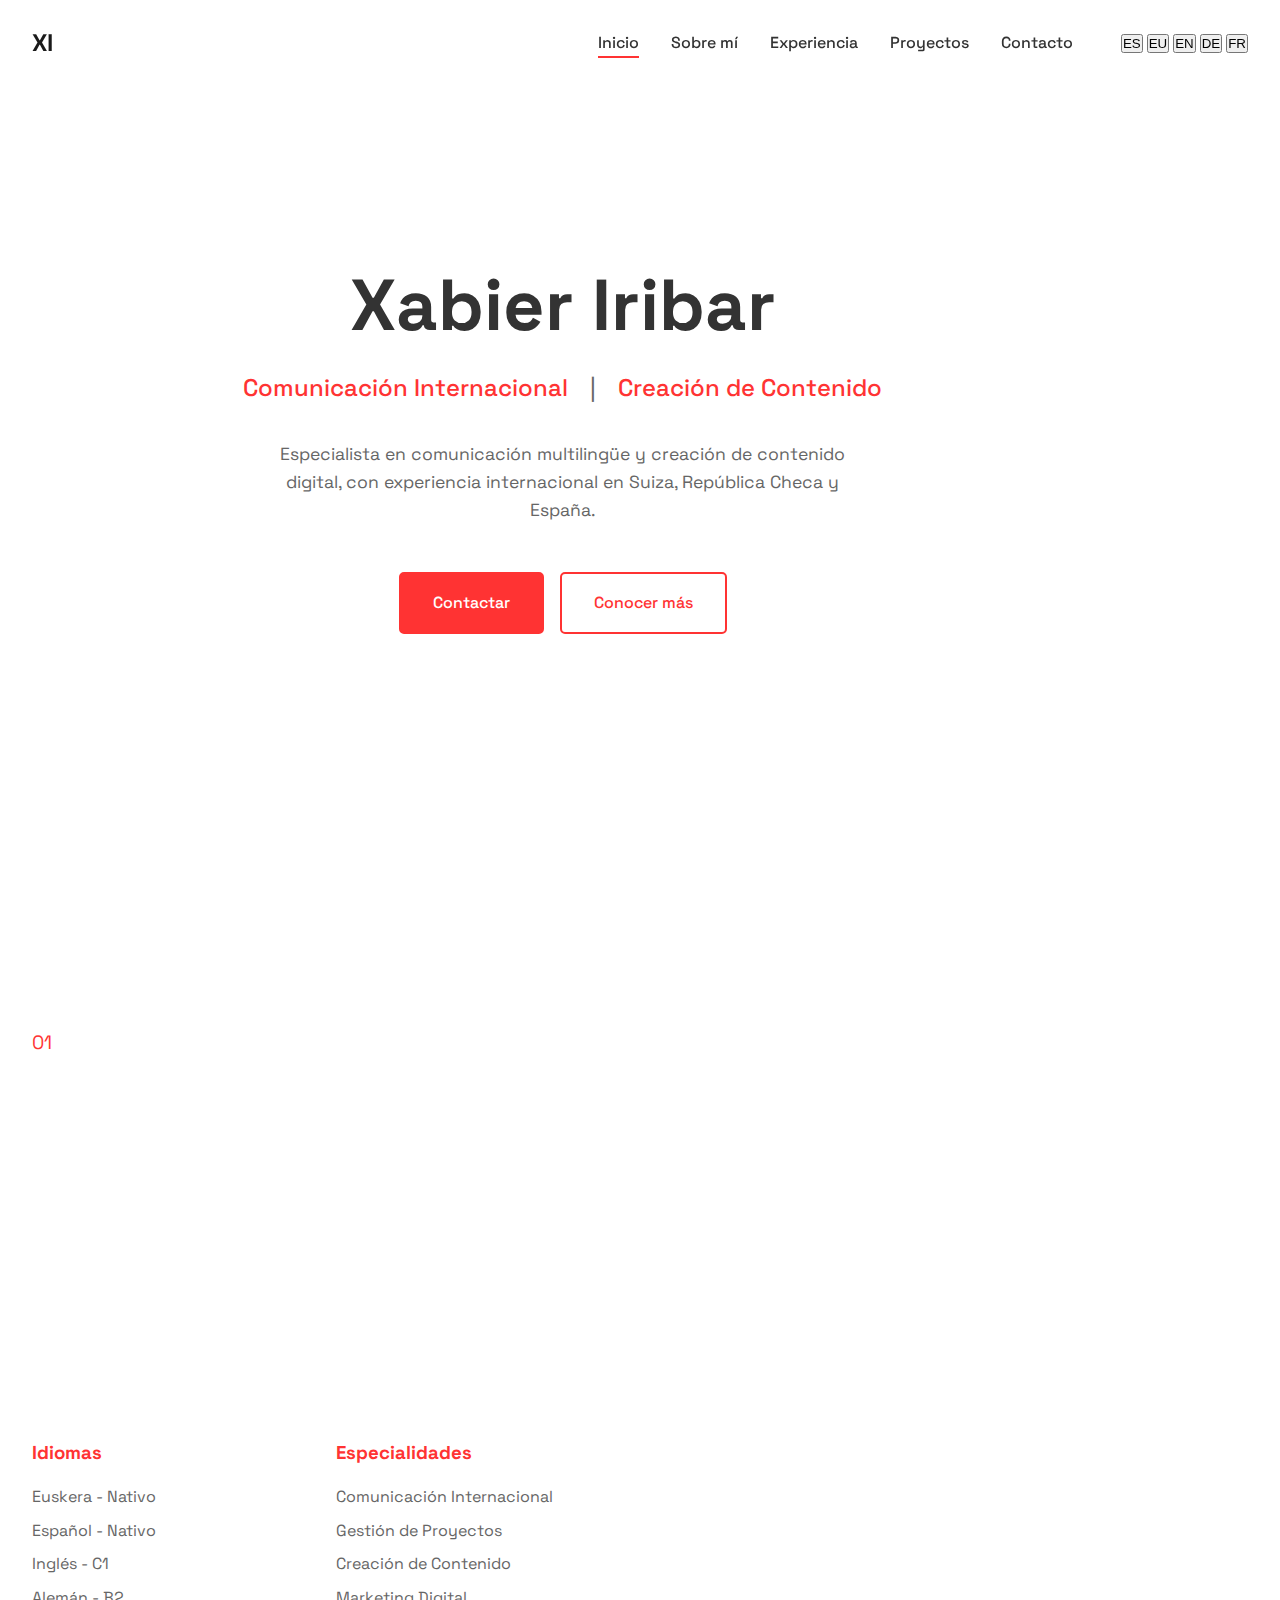
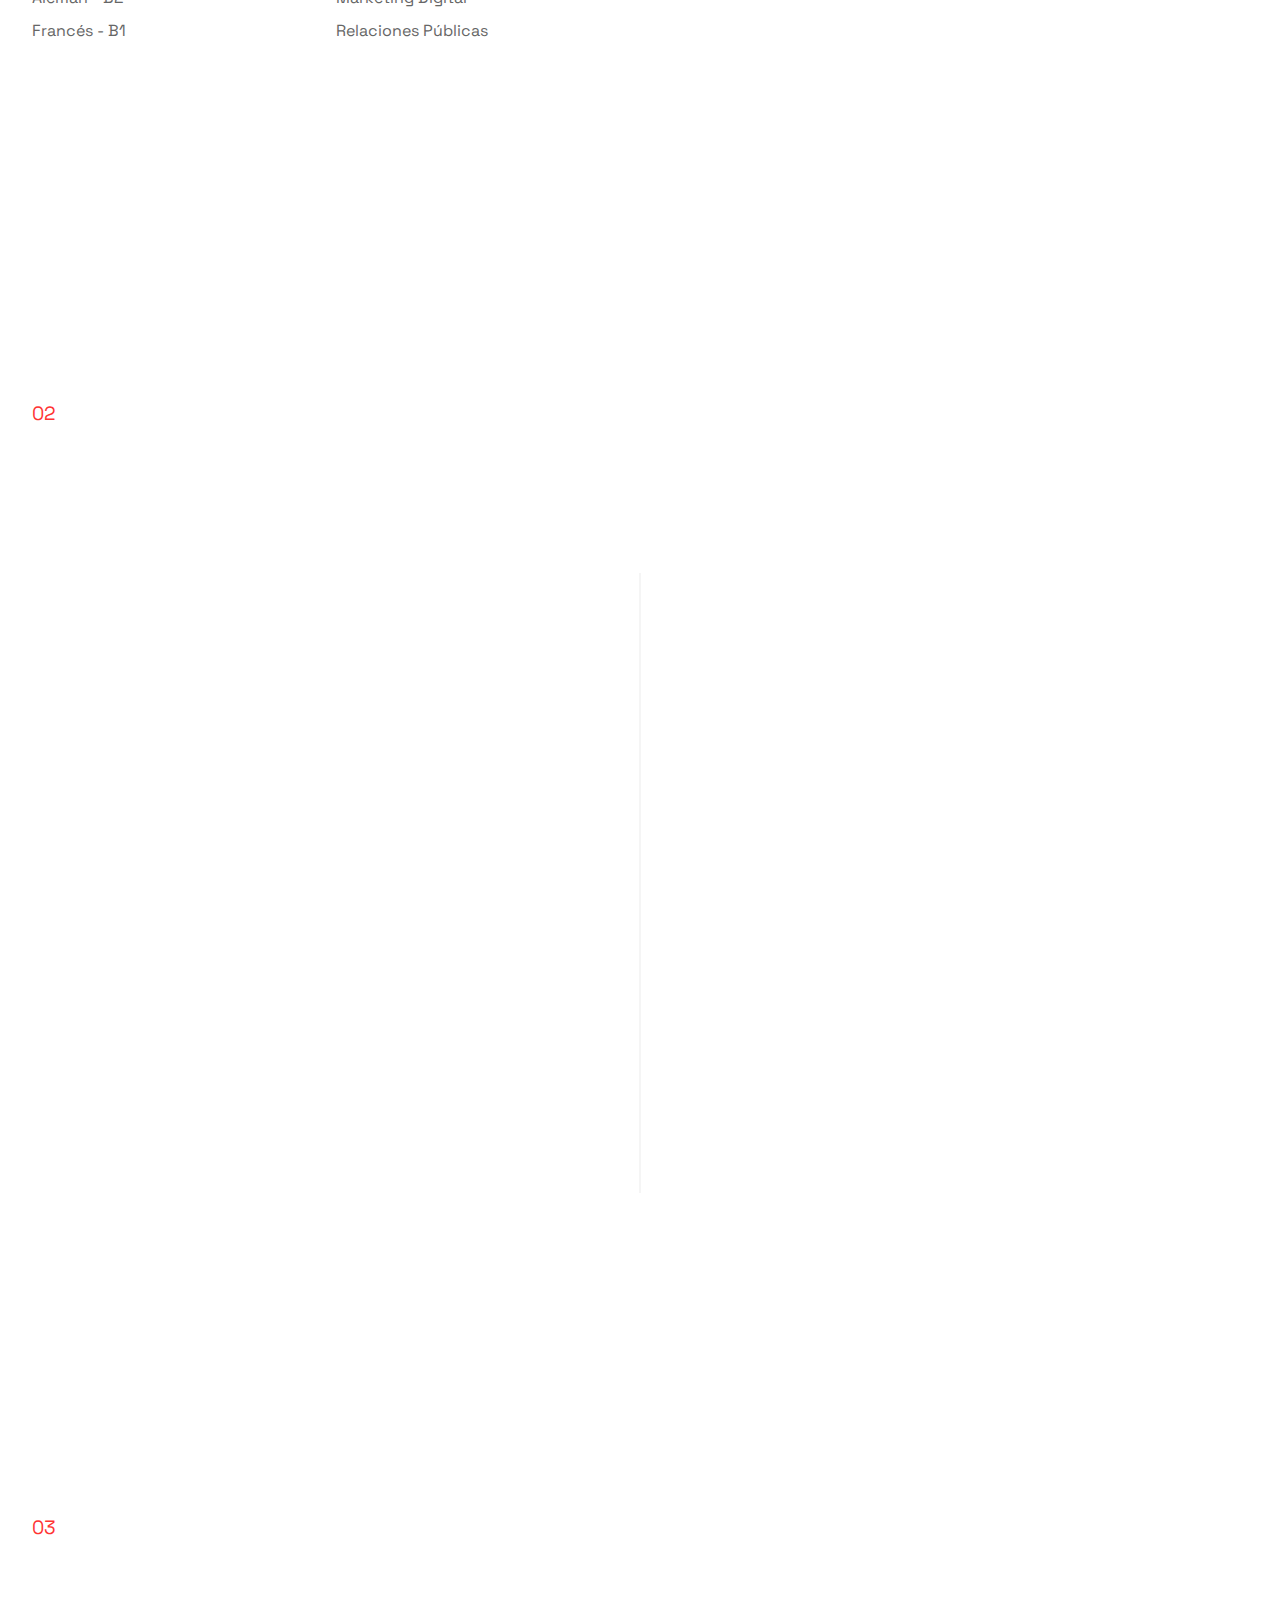
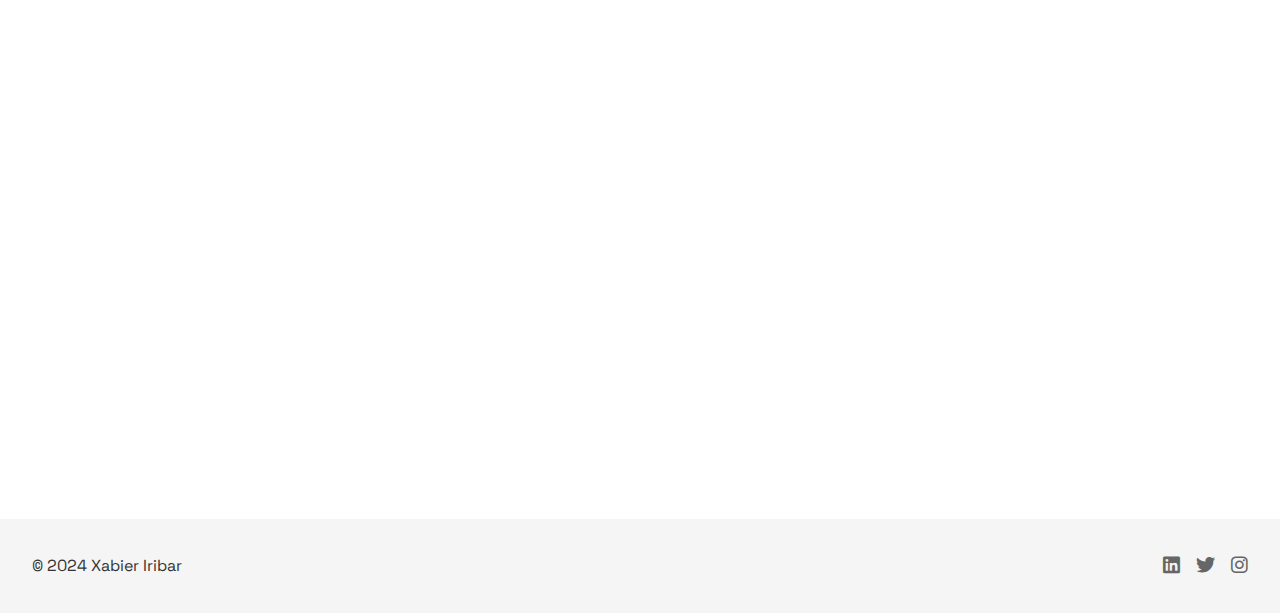
==== commit 078954c4: "Añadida sección de certificaciones con resultados DELF B2" ====
--- a/index.html
+++ b/index.html
@@ -208,9 +208,77 @@
             </div>
         </section>
 
+        <section id="certifications" class="certifications">
+            <div class="section-header">
+                <span class="section-number">05</span>
+                <h2 class="reveal-text">Certificaciones</h2>
+                <p class="section-description reveal-text">Acreditaciones oficiales que avalan mi nivel de idiomas</p>
+            </div>
+            <div class="certifications-content">
+                <div class="certificate-card reveal-text">
+                    <div class="certificate-header">
+                        <img src="images/delf-b2.jpg" alt="Diploma DELF B2" class="certificate-image">
+                        <div class="certificate-title">
+                            <h3>DELF B2 Français</h3>
+                            <p class="certificate-date">Julio 2024</p>
+                            <div class="certificate-score">
+                                <span class="score-number">87.5</span>
+                                <span class="score-total">/100</span>
+                            </div>
+                        </div>
+                    </div>
+                    <div class="certificate-details">
+                        <div class="skill-bars">
+                            <div class="skill-bar">
+                                <div class="skill-label">
+                                    <span>Compréhension de l'oral</span>
+                                    <span class="score">22/25</span>
+                                </div>
+                                <div class="progress-bar">
+                                    <div class="progress" style="width: 88%"></div>
+                                </div>
+                            </div>
+                            <div class="skill-bar">
+                                <div class="skill-label">
+                                    <span>Compréhension des écrits</span>
+                                    <span class="score">23.5/25</span>
+                                </div>
+                                <div class="progress-bar">
+                                    <div class="progress" style="width: 94%"></div>
+                                </div>
+                            </div>
+                            <div class="skill-bar">
+                                <div class="skill-label">
+                                    <span>Production écrite</span>
+                                    <span class="score">19/25</span>
+                                </div>
+                                <div class="progress-bar">
+                                    <div class="progress" style="width: 76%"></div>
+                                </div>
+                            </div>
+                            <div class="skill-bar">
+                                <div class="skill-label">
+                                    <span>Production orale</span>
+                                    <span class="score">23/25</span>
+                                </div>
+                                <div class="progress-bar">
+                                    <div class="progress" style="width: 92%"></div>
+                                </div>
+                            </div>
+                        </div>
+                        <div class="certificate-info">
+                            <p><strong>Centro de examen:</strong> Alliance française de Vitoria</p>
+                            <p><strong>Nivel:</strong> B2 - Cadre européen commun de référence pour les langues</p>
+                            <p><strong>Número de candidato:</strong> 034045019038</p>
+                        </div>
+                    </div>
+                </div>
+            </div>
+        </section>
+
         <section id="contact" class="contact">
             <div class="section-header">
-                <span class="section-number">05</span>
+                <span class="section-number">06</span>
                 <h2 class="reveal-text">Contacto</h2>
             </div>
             <div class="contact-content">
--- a/styles/main.css
+++ b/styles/main.css
@@ -735,4 +735,158 @@
     .progress-story {
         padding: 1.5rem;
     }
+}
+
+/* Certifications Section */
+.certifications {
+    background-color: white;
+    padding: 8rem 2rem;
+}
+
+.certifications-content {
+    max-width: 900px;
+    margin: 0 auto;
+}
+
+.certificate-card {
+    background: white;
+    border-radius: 20px;
+    box-shadow: 0 10px 30px rgba(0,0,0,0.1);
+    overflow: hidden;
+    transition: transform 0.3s ease;
+}
+
+.certificate-card:hover {
+    transform: translateY(-5px);
+}
+
+.certificate-header {
+    display: flex;
+    gap: 2rem;
+    padding: 2rem;
+    background: var(--light-gray);
+    align-items: center;
+}
+
+.certificate-image {
+    width: 150px;
+    height: 150px;
+    object-fit: cover;
+    border-radius: 10px;
+    box-shadow: 0 5px 15px rgba(0,0,0,0.1);
+}
+
+.certificate-title {
+    flex: 1;
+}
+
+.certificate-title h3 {
+    font-size: 1.8rem;
+    margin-bottom: 0.5rem;
+    color: var(--primary-color);
+}
+
+.certificate-date {
+    color: var(--medium-gray);
+    font-size: 1.1rem;
+    margin-bottom: 1rem;
+}
+
+.certificate-score {
+    display: inline-flex;
+    align-items: baseline;
+    background: var(--accent-color);
+    color: white;
+    padding: 0.5rem 1rem;
+    border-radius: 25px;
+}
+
+.score-number {
+    font-size: 1.5rem;
+    font-weight: 600;
+}
+
+.score-total {
+    font-size: 1rem;
+    opacity: 0.8;
+    margin-left: 2px;
+}
+
+.certificate-details {
+    padding: 2rem;
+}
+
+.skill-bars {
+    display: grid;
+    gap: 1.5rem;
+    margin-bottom: 2rem;
+}
+
+.skill-bar {
+    width: 100%;
+}
+
+.skill-label {
+    display: flex;
+    justify-content: space-between;
+    margin-bottom: 0.5rem;
+    color: var(--medium-gray);
+    font-size: 0.9rem;
+}
+
+.score {
+    color: var(--accent-color);
+    font-weight: 500;
+}
+
+.progress-bar {
+    height: 8px;
+    background: var(--light-gray);
+    border-radius: 4px;
+    overflow: hidden;
+}
+
+.progress {
+    height: 100%;
+    background: var(--accent-color);
+    border-radius: 4px;
+    transition: width 1s ease;
+}
+
+.certificate-info {
+    background: var(--light-gray);
+    padding: 1.5rem;
+    border-radius: 10px;
+    margin-top: 2rem;
+}
+
+.certificate-info p {
+    margin-bottom: 0.5rem;
+    font-size: 0.9rem;
+    color: var(--medium-gray);
+}
+
+.certificate-info strong {
+    color: var(--primary-color);
+}
+
+@media (max-width: 768px) {
+    .certificate-header {
+        flex-direction: column;
+        text-align: center;
+        gap: 1rem;
+    }
+
+    .certificate-image {
+        width: 120px;
+        height: 120px;
+    }
+
+    .certificate-title h3 {
+        font-size: 1.5rem;
+    }
+
+    .certificate-details {
+        padding: 1.5rem;
+    }
 } 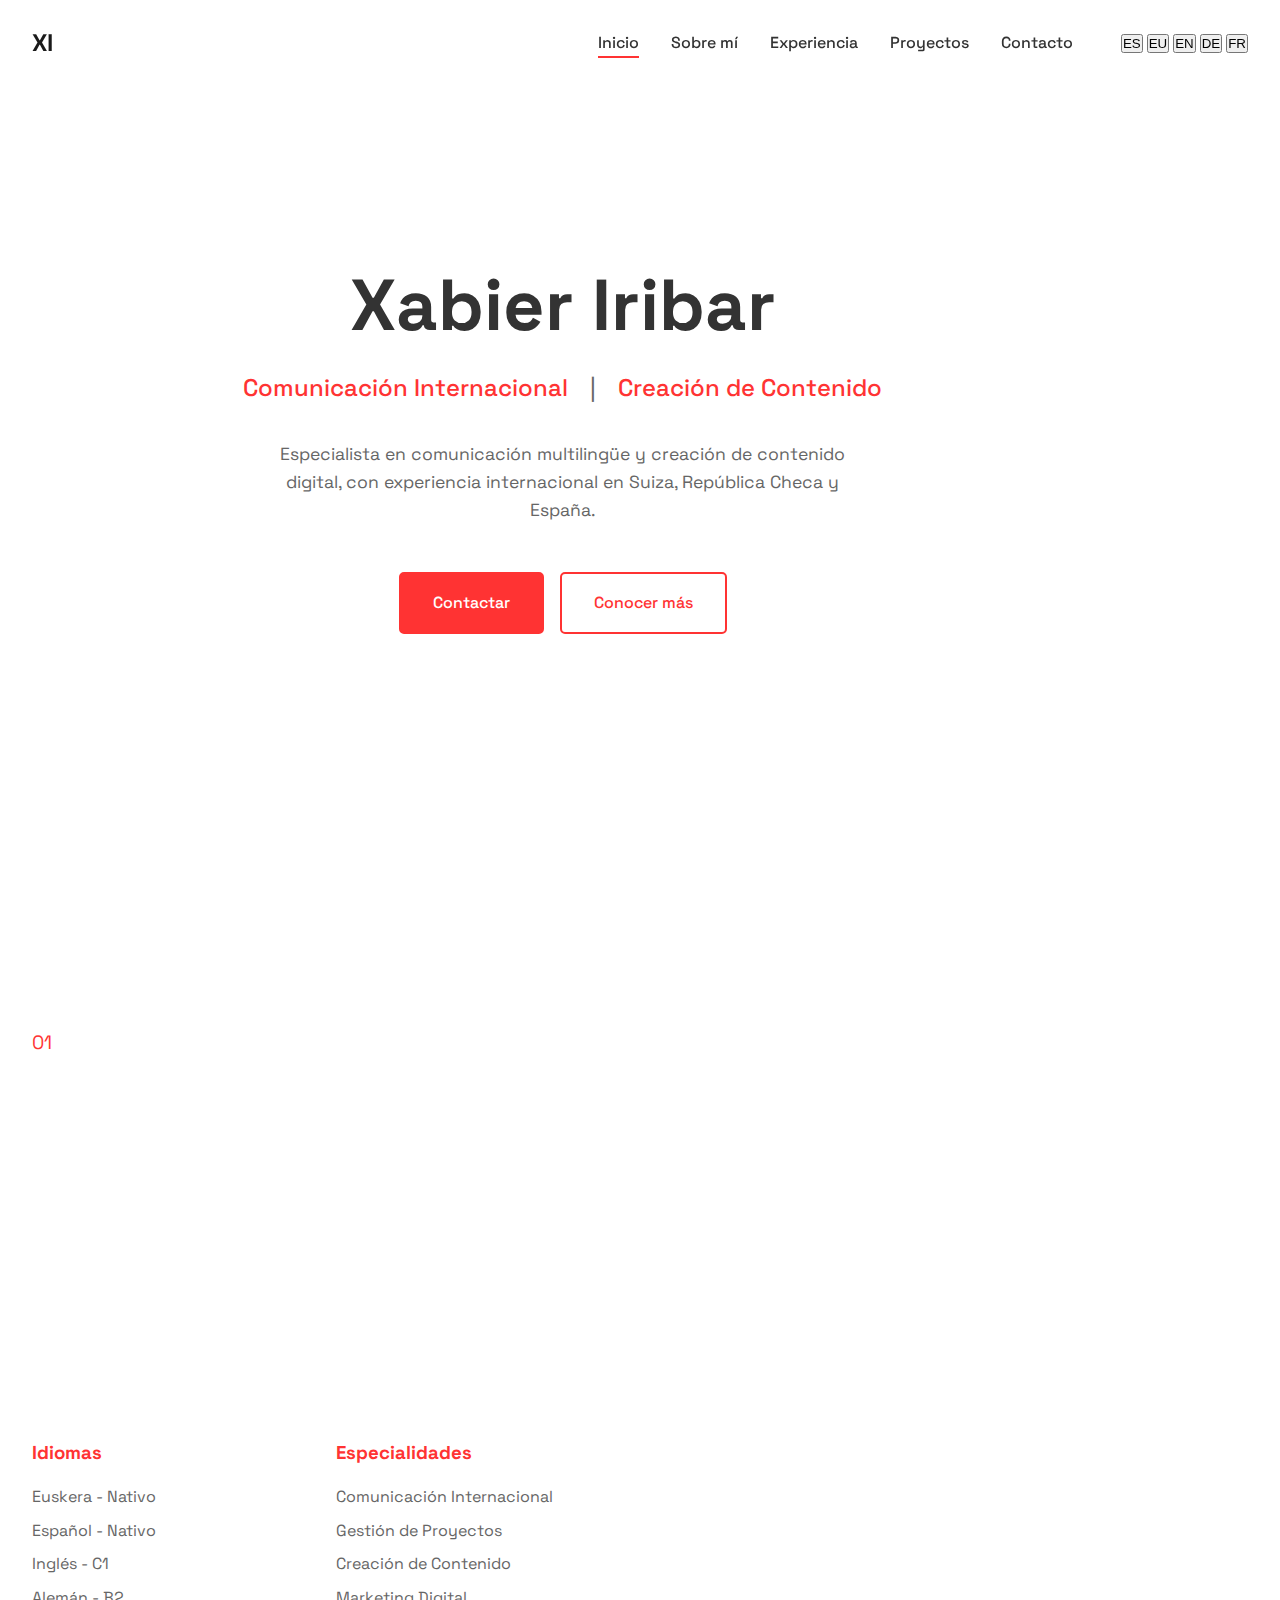
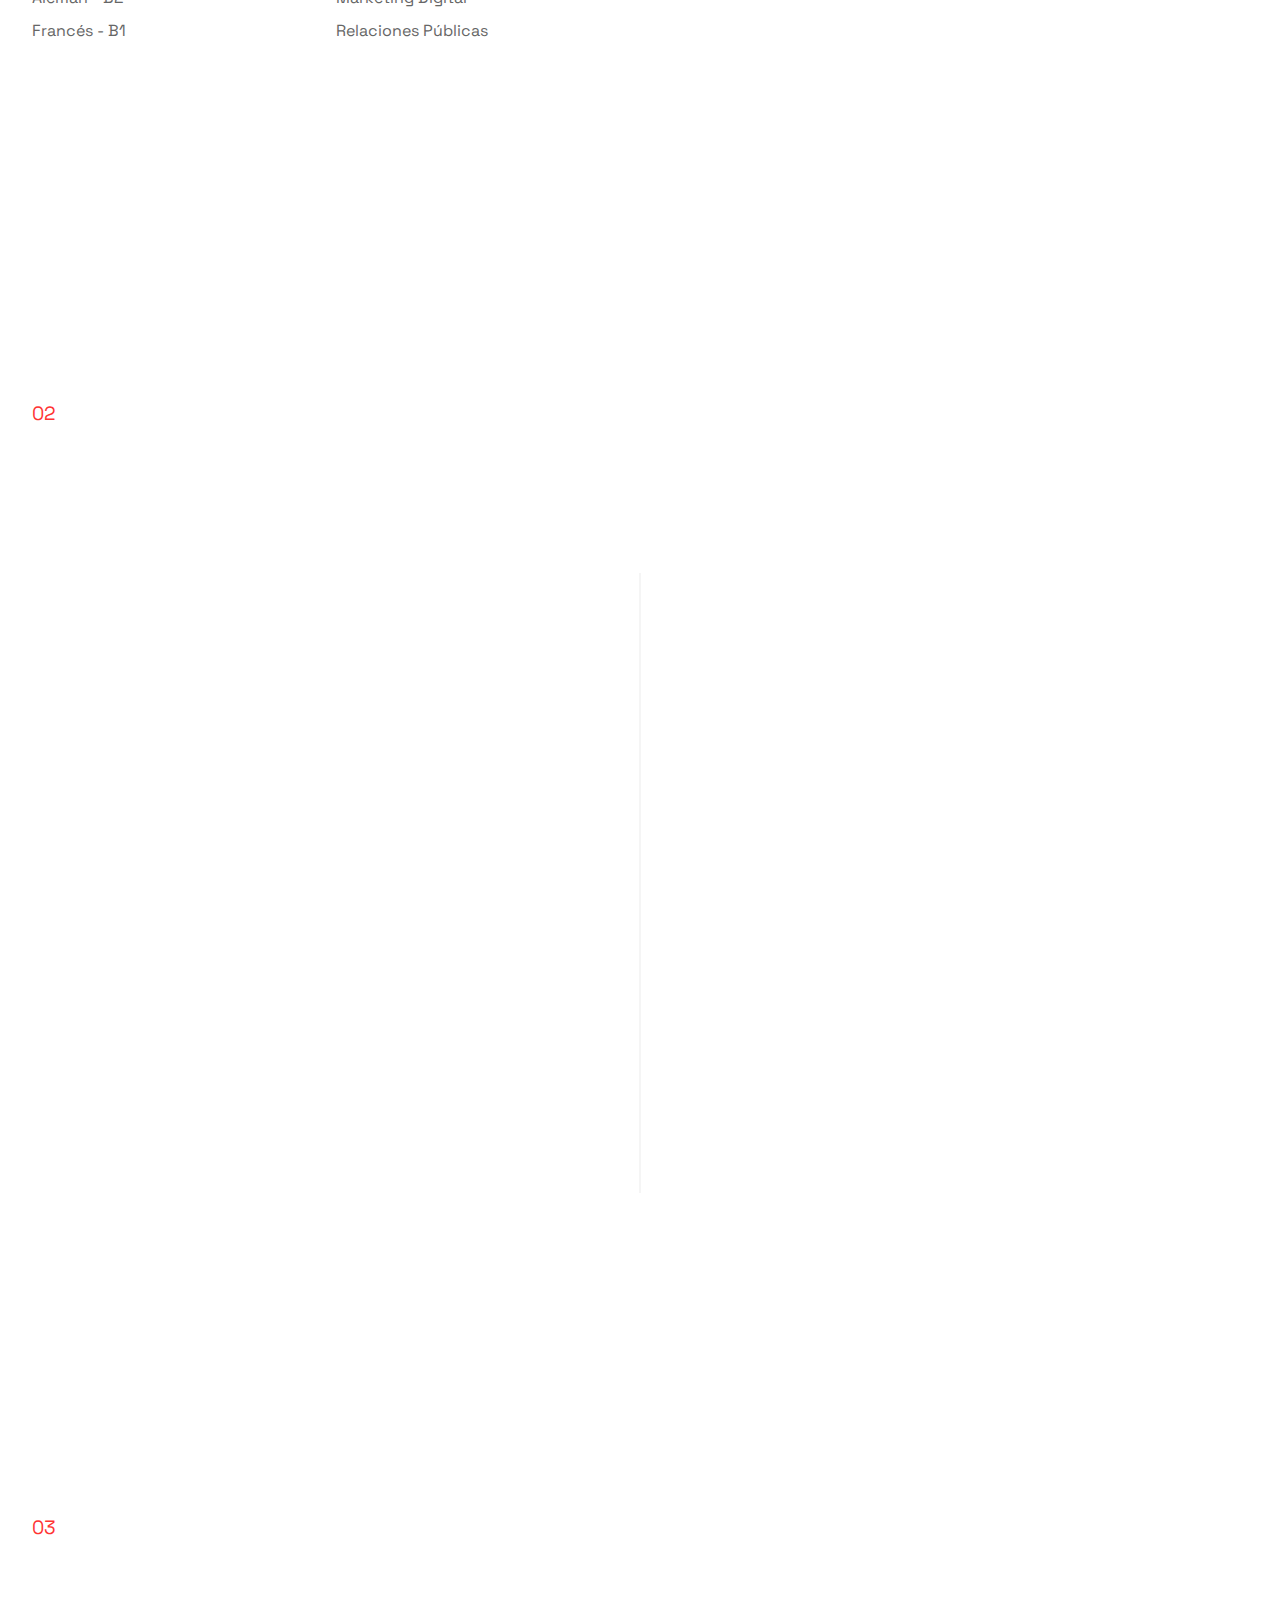
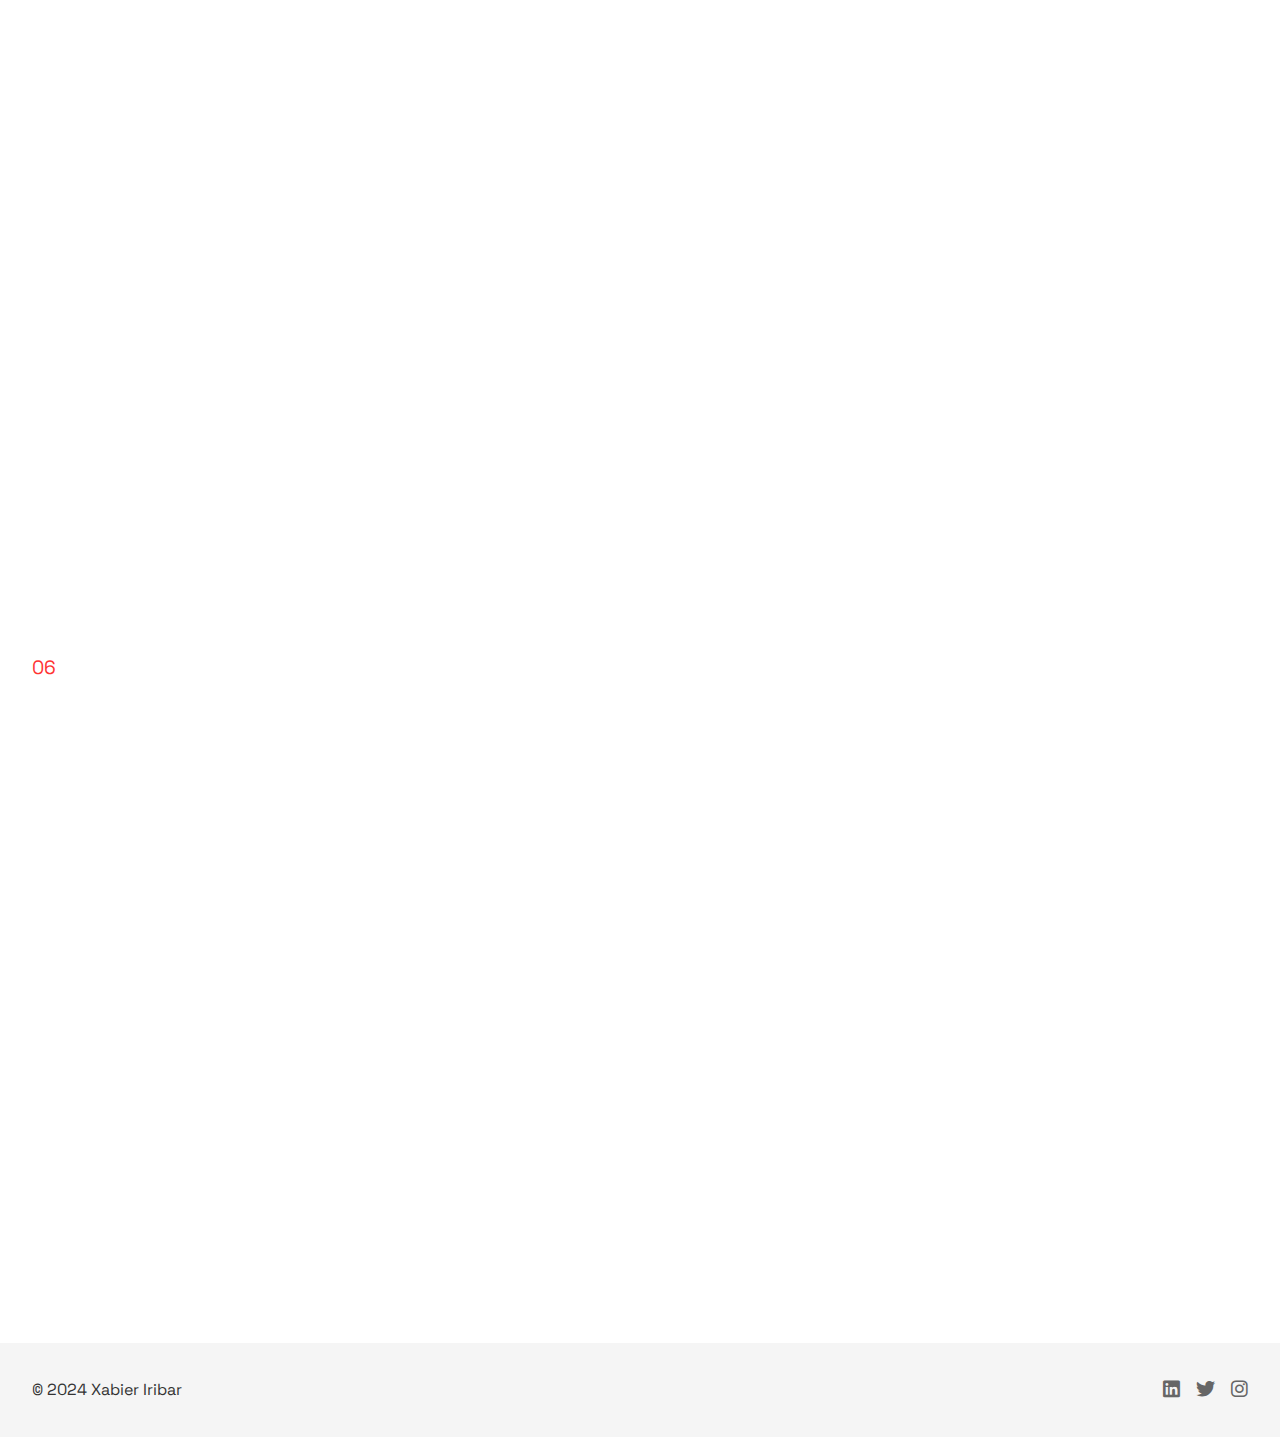
==== commit 061c6101: "Añadido certificado Cambridge C1 Advanced" ====
--- a/index.html
+++ b/index.html
@@ -217,6 +217,75 @@
             <div class="certifications-content">
                 <div class="certificate-card reveal-text">
                     <div class="certificate-header">
+                        <img src="images/cambridge-c1.jpg" alt="Certificate in Advanced English C1" class="certificate-image">
+                        <div class="certificate-title">
+                            <h3>Cambridge C1 Advanced</h3>
+                            <p class="certificate-date">Junio 2022</p>
+                            <div class="certificate-score">
+                                <span class="score-number">190</span>
+                                <span class="score-total">/210</span>
+                            </div>
+                        </div>
+                    </div>
+                    <div class="certificate-details">
+                        <div class="skill-bars">
+                            <div class="skill-bar">
+                                <div class="skill-label">
+                                    <span>Reading</span>
+                                    <span class="score">203/210</span>
+                                </div>
+                                <div class="progress-bar">
+                                    <div class="progress" style="width: 97%"></div>
+                                </div>
+                            </div>
+                            <div class="skill-bar">
+                                <div class="skill-label">
+                                    <span>Use of English</span>
+                                    <span class="score">186/210</span>
+                                </div>
+                                <div class="progress-bar">
+                                    <div class="progress" style="width: 89%"></div>
+                                </div>
+                            </div>
+                            <div class="skill-bar">
+                                <div class="skill-label">
+                                    <span>Writing</span>
+                                    <span class="score">175/210</span>
+                                </div>
+                                <div class="progress-bar">
+                                    <div class="progress" style="width: 83%"></div>
+                                </div>
+                            </div>
+                            <div class="skill-bar">
+                                <div class="skill-label">
+                                    <span>Listening</span>
+                                    <span class="score">196/210</span>
+                                </div>
+                                <div class="progress-bar">
+                                    <div class="progress" style="width: 93%"></div>
+                                </div>
+                            </div>
+                            <div class="skill-bar">
+                                <div class="skill-label">
+                                    <span>Speaking</span>
+                                    <span class="score">189/210</span>
+                                </div>
+                                <div class="progress-bar">
+                                    <div class="progress" style="width: 90%"></div>
+                                </div>
+                            </div>
+                        </div>
+                        <div class="certificate-info">
+                            <p><strong>Centro:</strong> San Sebastian (ES020 5368)</p>
+                            <p><strong>Nivel:</strong> C1 - Council of Europe Level</p>
+                            <p><strong>Número de verificación:</strong> B9173567</p>
+                            <p><strong>Fecha de emisión:</strong> 17/08/2022</p>
+                        </div>
+                    </div>
+                </div>
+
+                <div class="certificate-card reveal-text">
+                    <div class="certificate-header">
                         <img src="images/delf-b2.jpg" alt="Diploma DELF B2" class="certificate-image">
                         <div class="certificate-title">
                             <h3>DELF B2 Français</h3>
--- a/styles/main.css
+++ b/styles/main.css
@@ -746,6 +746,8 @@
 .certifications-content {
     max-width: 900px;
     margin: 0 auto;
+    display: grid;
+    gap: 3rem;
 }
 
 .certificate-card {
@@ -754,6 +756,17 @@
     box-shadow: 0 10px 30px rgba(0,0,0,0.1);
     overflow: hidden;
     transition: transform 0.3s ease;
+    position: relative;
+}
+
+.certificate-card::before {
+    content: '';
+    position: absolute;
+    top: 0;
+    left: 0;
+    width: 100%;
+    height: 4px;
+    background: var(--accent-color);
 }
 
 .certificate-card:hover {
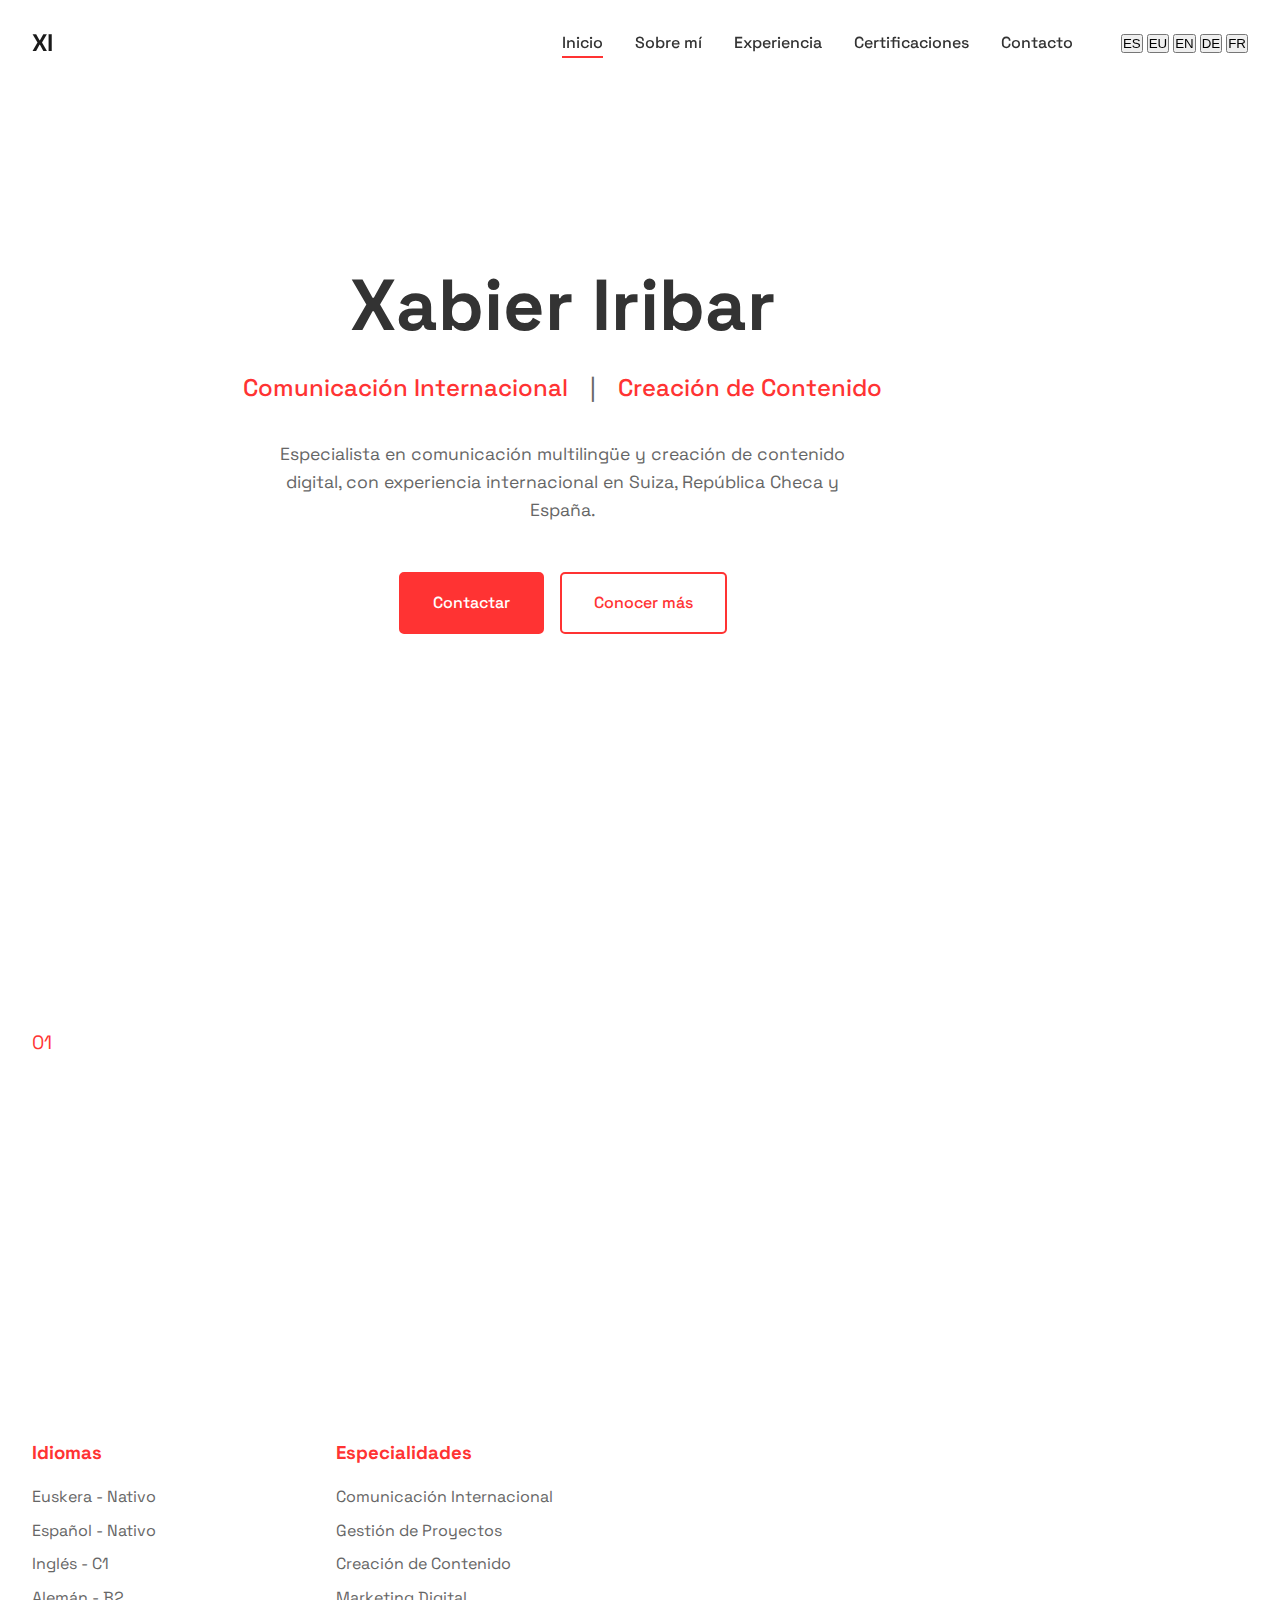
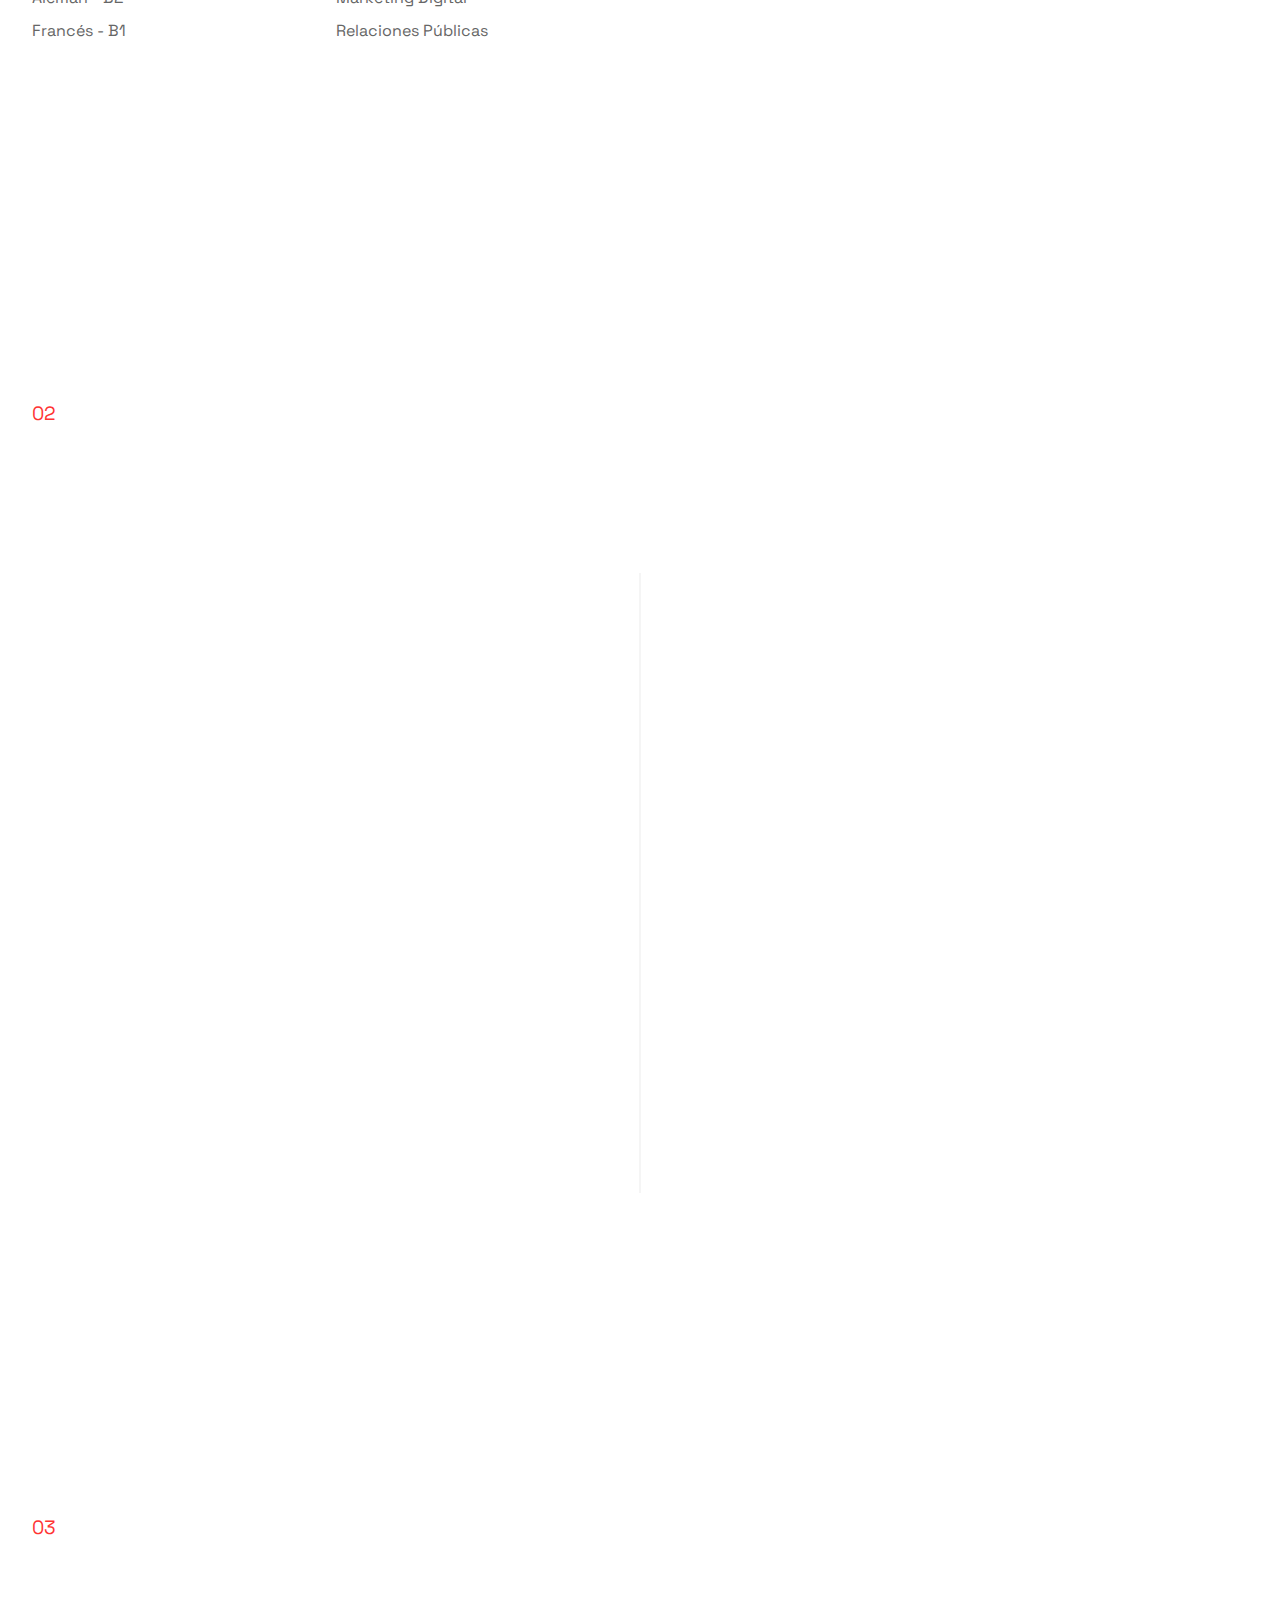
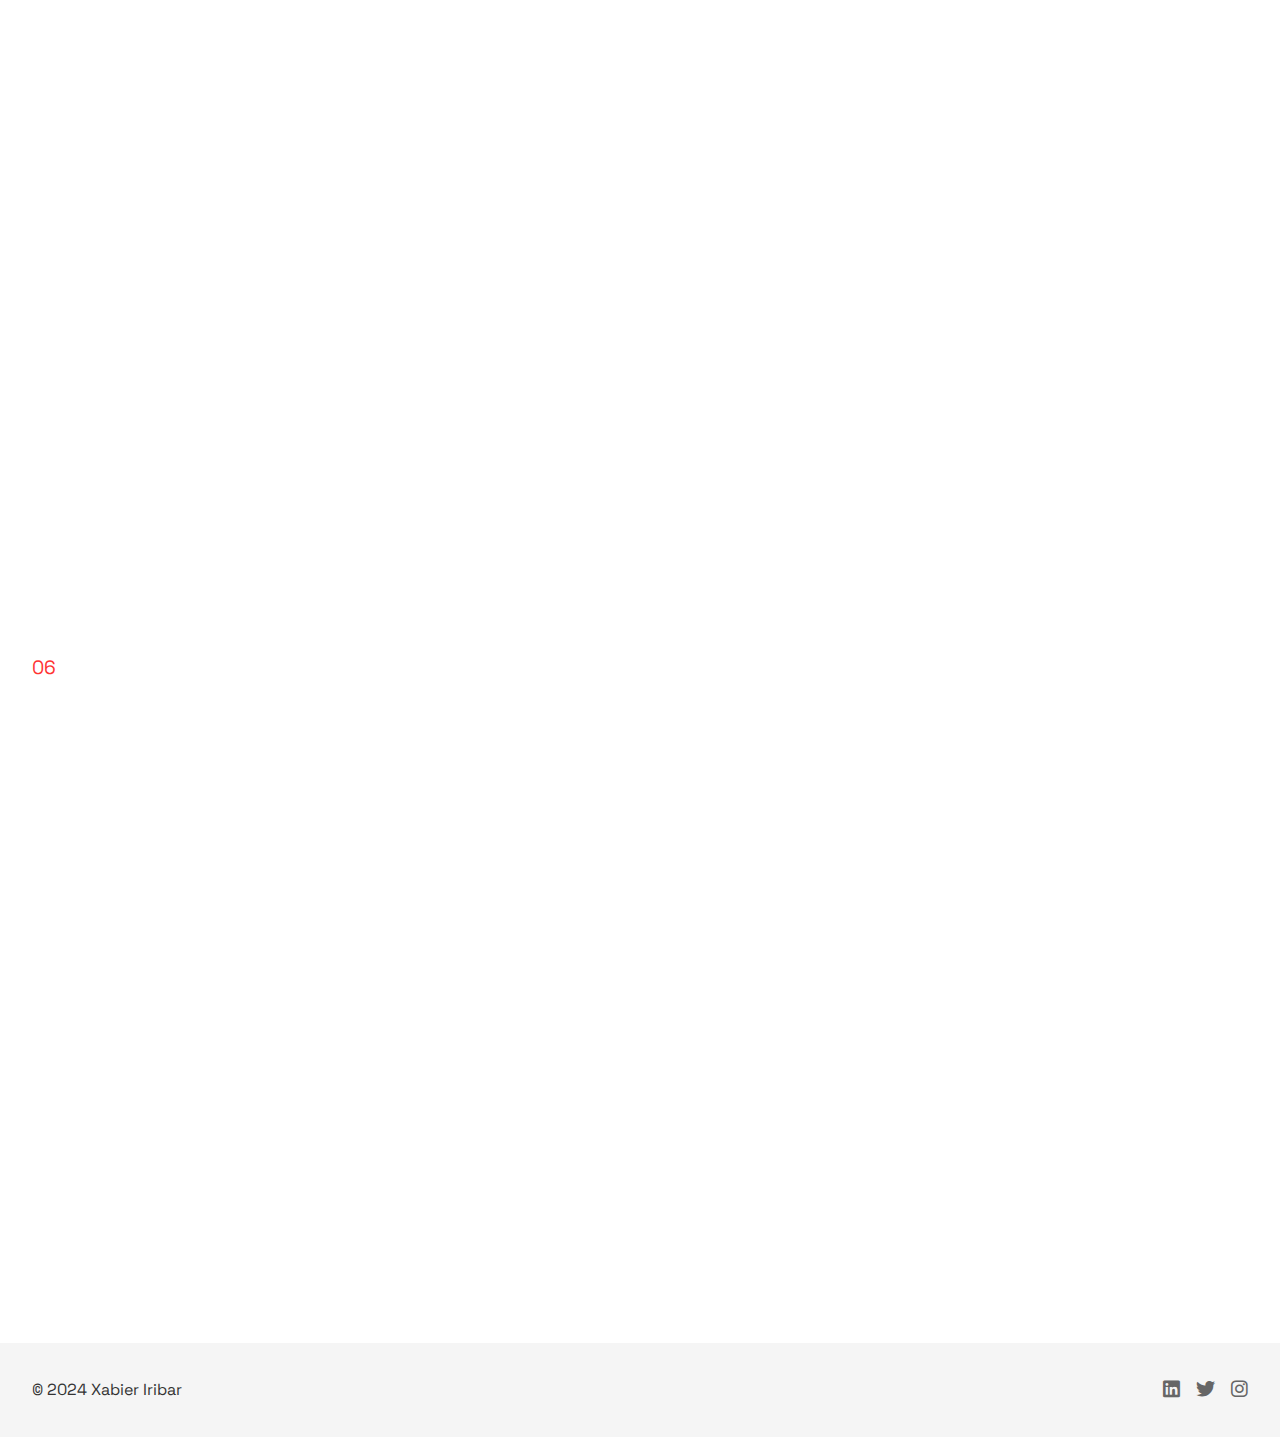
==== commit f45b631a: "Mejorada la responsividad y añadido menú móvil" ====
--- a/index.html
+++ b/index.html
@@ -27,7 +27,7 @@
                     <li><a href="#home" class="active">Inicio</a></li>
                     <li><a href="#about">Sobre mí</a></li>
                     <li><a href="#experience">Experiencia</a></li>
-                    <li><a href="#projects">Proyectos</a></li>
+                    <li><a href="#certifications">Certificaciones</a></li>
                     <li><a href="#contact">Contacto</a></li>
                 </ul>
                 <div class="language-selector">
--- a/styles/main.css
+++ b/styles/main.css
@@ -6,6 +6,14 @@
     --light-gray: #f5f5f5;
     --medium-gray: #666666;
     --transition: all 0.3s ease;
+    --header-height: 70px;
+    --container-padding: 2rem;
+}
+
+@media (max-width: 768px) {
+    :root {
+        --container-padding: 1rem;
+    }
 }
 
 /* Reset y estilos base */
@@ -756,7 +764,6 @@
     box-shadow: 0 10px 30px rgba(0,0,0,0.1);
     overflow: hidden;
     transition: transform 0.3s ease;
-    position: relative;
 }
 
 .certificate-card::before {
@@ -902,4 +909,194 @@
     .certificate-details {
         padding: 1.5rem;
     }
+}
+
+/* Mobile Navigation */
+.nav-toggle {
+    display: none;
+    flex-direction: column;
+    gap: 6px;
+    cursor: pointer;
+    z-index: 1001;
+}
+
+.nav-toggle span {
+    display: block;
+    width: 25px;
+    height: 2px;
+    background-color: var(--primary-color);
+    transition: var(--transition);
+}
+
+@media (max-width: 768px) {
+    .nav-toggle {
+        display: flex;
+    }
+
+    .nav-menu {
+        position: fixed;
+        top: 0;
+        right: -100%;
+        width: 100%;
+        height: 100vh;
+        background: white;
+        flex-direction: column;
+        justify-content: center;
+        align-items: center;
+        transition: var(--transition);
+        z-index: 1000;
+    }
+
+    .nav-menu.active {
+        right: 0;
+    }
+
+    .menu-items {
+        flex-direction: column;
+        gap: 2rem;
+        text-align: center;
+    }
+
+    .menu-items a {
+        font-size: 1.2rem;
+    }
+
+    .language-selector {
+        margin-top: 2rem;
+    }
+
+    /* Hero Section Mobile */
+    .hero {
+        padding: var(--container-padding);
+        text-align: center;
+        margin-top: var(--header-height);
+    }
+
+    .hero h1 {
+        font-size: 2.5rem;
+    }
+
+    .hero-subtitle {
+        font-size: 1.1rem;
+    }
+
+    .hero-description {
+        font-size: 1rem;
+    }
+
+    /* Sections Mobile */
+    section {
+        padding: 4rem var(--container-padding);
+    }
+
+    .section-header h2 {
+        font-size: 2rem;
+    }
+
+    /* About Section Mobile */
+    .about-content {
+        grid-template-columns: 1fr;
+        gap: 2rem;
+    }
+
+    .skills-grid {
+        grid-template-columns: 1fr;
+    }
+
+    /* Experience Timeline Mobile */
+    .timeline::before {
+        left: 20px;
+    }
+
+    .timeline-content {
+        width: calc(100% - 50px);
+        margin-left: 50px;
+    }
+
+    .timeline-item:nth-child(odd) .timeline-content {
+        margin-left: 50px;
+    }
+
+    .timeline-content::before {
+        left: -35px;
+    }
+
+    /* Projects Grid Mobile */
+    .projects-grid {
+        grid-template-columns: 1fr;
+        gap: 1.5rem;
+    }
+
+    /* Certificate Card Mobile */
+    .certificate-header {
+        flex-direction: column;
+        text-align: center;
+        padding: 1.5rem;
+    }
+
+    .certificate-image {
+        width: 120px;
+        height: 120px;
+        margin: 0 auto;
+    }
+
+    .skill-bars {
+        gap: 1rem;
+    }
+
+    /* Contact Form Mobile */
+    .contact-content {
+        grid-template-columns: 1fr;
+        gap: 2rem;
+    }
+
+    .form-group input,
+    .form-group textarea {
+        font-size: 16px; /* Previene el zoom en iOS */
+    }
+
+    /* Footer Mobile */
+    .footer-content {
+        flex-direction: column;
+        gap: 1rem;
+        text-align: center;
+    }
+
+    .social-links {
+        justify-content: center;
+    }
+}
+
+/* Tablet Adjustments */
+@media (min-width: 769px) and (max-width: 1024px) {
+    .hero h1 {
+        font-size: 3.5rem;
+    }
+
+    .about-content,
+    .contact-content {
+        grid-template-columns: 1fr;
+        gap: 3rem;
+    }
+
+    .projects-grid {
+        grid-template-columns: repeat(2, 1fr);
+    }
+}
+
+/* Landscape Mode */
+@media (max-height: 500px) and (orientation: landscape) {
+    .hero {
+        height: auto;
+        min-height: 100vh;
+        padding: 6rem var(--container-padding);
+    }
+
+    .nav-menu.active {
+        padding: 2rem;
+    }
+
+    .menu-items {
+        gap: 1rem;
+    }
 } 